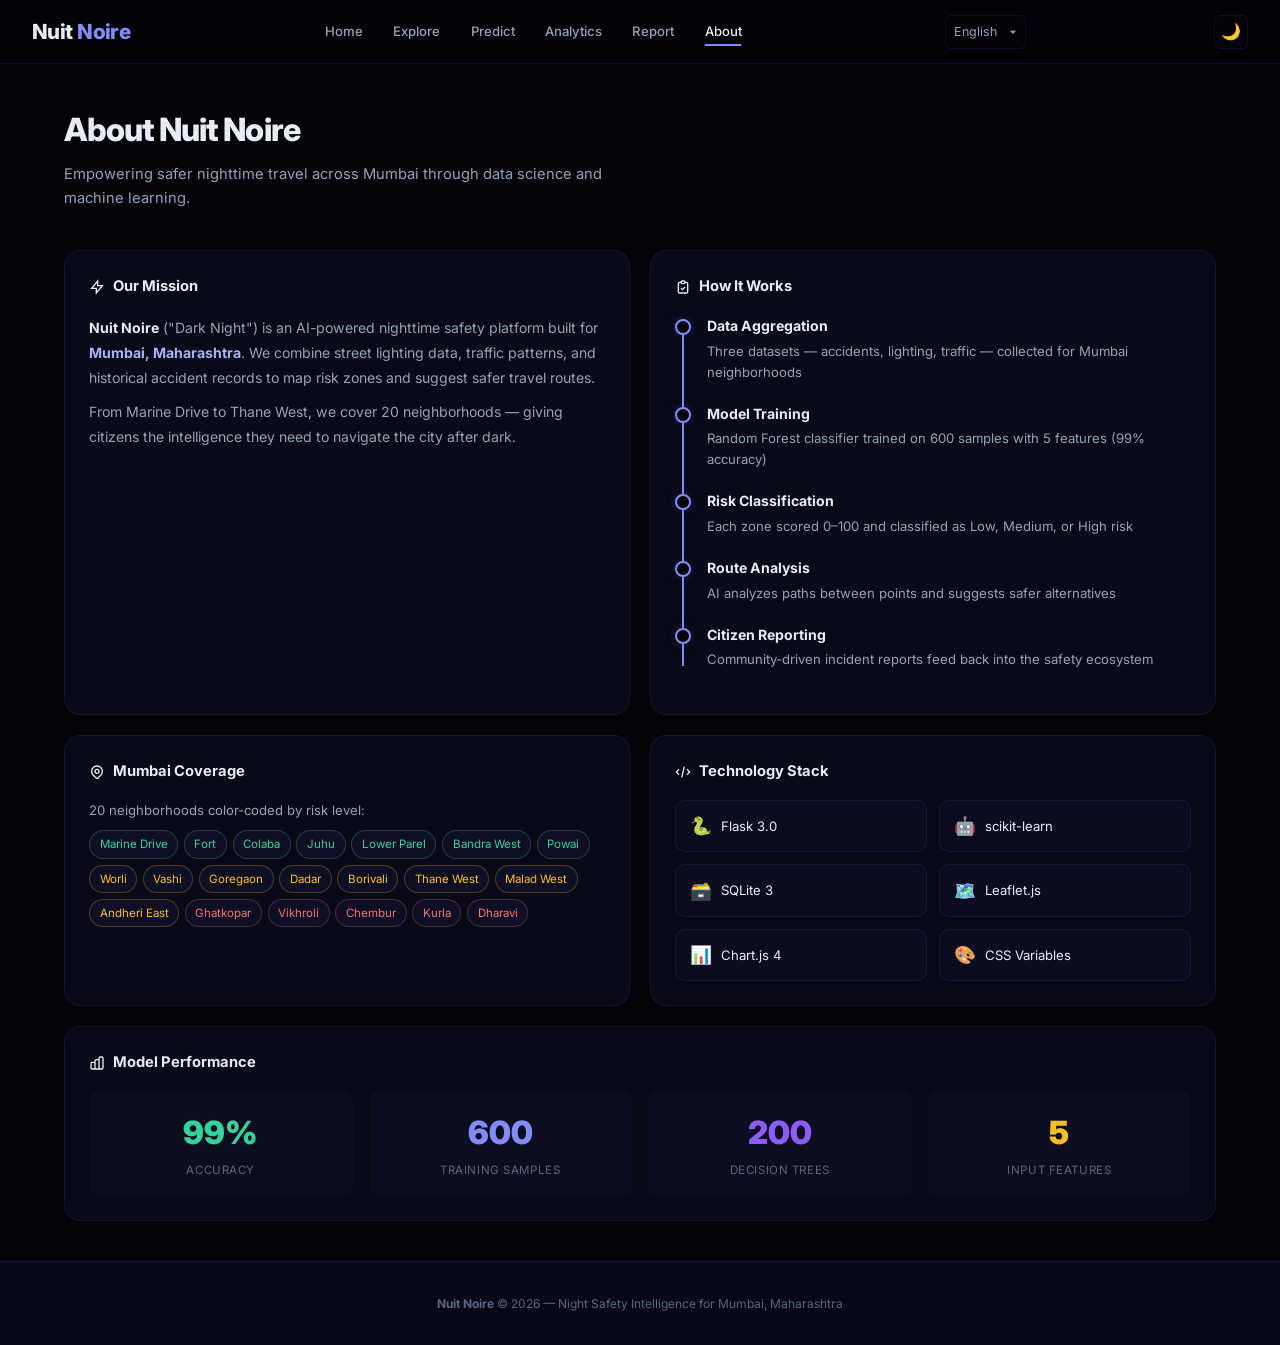
==== templates/about.html @ d21fbb01 "Nuit Noire — AI Night Safety Intelligence Platform for Mumbai" ====
<!DOCTYPE html>
<html lang="en">
<head>
  <meta charset="UTF-8">
  <meta name="viewport" content="width=device-width, initial-scale=1.0">
  <title>Nuit Noire — About</title>
  <link rel="stylesheet" href="/static/css/styles.css">
</head>
<body data-page="about">

  <!-- Navbar -->
  <nav class="navbar">
    <a href="/" class="navbar-brand">Nuit<span>Noire</span></a>
    <button class="hamburger" aria-label="Menu">
      <span></span><span></span><span></span>
    </button>
    <ul class="nav-links">
      <li><a href="/">Home</a></li>
      <li><a href="/explore">Explore</a></li>
      <li><a href="/predict">Predict</a></li>
      <li><a href="/analytics">Analytics</a></li>
      <li><a href="/report">Report</a></li>
      <li><a href="/about" class="active">About</a></li>
    </ul>
    <button class="theme-toggle" id="theme-toggle" aria-label="Toggle theme">🌙</button>
  </nav>

  <div class="page">
    <div class="container">
      <div class="section-header">
        <h1>About Nuit Noire</h1>
        <p>Empowering safer nighttime travel across Mumbai through data science and machine learning.</p>
      </div>

      <div class="about-grid">

        <!-- Mission -->
        <div class="card reveal">
          <div class="card-title">
            <svg width="16" height="16" fill="none" stroke="currentColor" stroke-width="2" viewBox="0 0 24 24"><path d="M13 10V3L4 14h7v7l9-11h-7z"/></svg>
            Our Mission
          </div>
          <p style="font-size:0.88rem;color:var(--text-muted);line-height:1.8">
            <strong style="color:var(--text)">Nuit Noire</strong> ("Dark Night") is an AI-powered
            nighttime safety platform built for <strong style="color:var(--accent-bright)">Mumbai, Maharashtra</strong>.
            We combine street lighting data, traffic patterns, and historical accident records
            to map risk zones and suggest safer travel routes.
          </p>
          <p style="font-size:0.88rem;color:var(--text-muted);line-height:1.8;margin-top:0.5rem">
            From Marine Drive to Thane West, we cover 20 neighborhoods — giving citizens
            the intelligence they need to navigate the city after dark.
          </p>
        </div>

        <!-- How It Works — Timeline -->
        <div class="card reveal">
          <div class="card-title">
            <svg width="16" height="16" fill="none" stroke="currentColor" stroke-width="2" viewBox="0 0 24 24"><path d="M9 5H7a2 2 0 00-2 2v12a2 2 0 002 2h10a2 2 0 002-2V7a2 2 0 00-2-2h-2M9 5a2 2 0 002 2h2a2 2 0 002-2M9 5a2 2 0 012-2h2a2 2 0 012 2m-6 9l2 2 4-4"/></svg>
            How It Works
          </div>
          <div class="timeline">
            <div class="timeline-item">
              <h4>Data Aggregation</h4>
              <p>Three datasets — accidents, lighting, traffic — collected for Mumbai neighborhoods</p>
            </div>
            <div class="timeline-item">
              <h4>Model Training</h4>
              <p>Random Forest classifier trained on 600 samples with 5 features (99% accuracy)</p>
            </div>
            <div class="timeline-item">
              <h4>Risk Classification</h4>
              <p>Each zone scored 0–100 and classified as Low, Medium, or High risk</p>
            </div>
            <div class="timeline-item">
              <h4>Route Analysis</h4>
              <p>AI analyzes paths between points and suggests safer alternatives</p>
            </div>
            <div class="timeline-item">
              <h4>Citizen Reporting</h4>
              <p>Community-driven incident reports feed back into the safety ecosystem</p>
            </div>
          </div>
        </div>

        <!-- Coverage -->
        <div class="card reveal">
          <div class="card-title">
            <svg width="16" height="16" fill="none" stroke="currentColor" stroke-width="2" viewBox="0 0 24 24"><path d="M17.657 16.657L13.414 20.9a1.998 1.998 0 01-2.827 0l-4.244-4.243a8 8 0 1111.314 0z"/><path d="M15 11a3 3 0 11-6 0 3 3 0 016 0z"/></svg>
            Mumbai Coverage
          </div>
          <p style="font-size:0.82rem;color:var(--text-muted);margin-bottom:0.6rem">20 neighborhoods color-coded by risk level:</p>
          <div class="zone-cloud">
            <span class="zone-tag risk-low">Marine Drive</span>
            <span class="zone-tag risk-low">Fort</span>
            <span class="zone-tag risk-low">Colaba</span>
            <span class="zone-tag risk-low">Juhu</span>
            <span class="zone-tag risk-low">Lower Parel</span>
            <span class="zone-tag risk-low">Bandra West</span>
            <span class="zone-tag risk-low">Powai</span>
            <span class="zone-tag risk-medium">Worli</span>
            <span class="zone-tag risk-medium">Vashi</span>
            <span class="zone-tag risk-medium">Goregaon</span>
            <span class="zone-tag risk-medium">Dadar</span>
            <span class="zone-tag risk-medium">Borivali</span>
            <span class="zone-tag risk-medium">Thane West</span>
            <span class="zone-tag risk-medium">Malad West</span>
            <span class="zone-tag risk-medium">Andheri East</span>
            <span class="zone-tag risk-high">Ghatkopar</span>
            <span class="zone-tag risk-high">Vikhroli</span>
            <span class="zone-tag risk-high">Chembur</span>
            <span class="zone-tag risk-high">Kurla</span>
            <span class="zone-tag risk-high">Dharavi</span>
          </div>
        </div>

        <!-- Tech Stack -->
        <div class="card reveal">
          <div class="card-title">
            <svg width="16" height="16" fill="none" stroke="currentColor" stroke-width="2" viewBox="0 0 24 24"><path d="M10 20l4-16m4 4l4 4-4 4M6 16l-4-4 4-4"/></svg>
            Technology Stack
          </div>
          <div class="tech-grid">
            <div class="tech-item"><span class="tech-icon">🐍</span> Flask 3.0</div>
            <div class="tech-item"><span class="tech-icon">🤖</span> scikit-learn</div>
            <div class="tech-item"><span class="tech-icon">🗃️</span> SQLite 3</div>
            <div class="tech-item"><span class="tech-icon">🗺️</span> Leaflet.js</div>
            <div class="tech-item"><span class="tech-icon">📊</span> Chart.js 4</div>
            <div class="tech-item"><span class="tech-icon">🎨</span> CSS Variables</div>
          </div>
        </div>

        <!-- Model Performance — Full Width -->
        <div class="card reveal full-width">
          <div class="card-title">
            <svg width="16" height="16" fill="none" stroke="currentColor" stroke-width="2" viewBox="0 0 24 24"><path d="M9 19v-6a2 2 0 00-2-2H5a2 2 0 00-2 2v6a2 2 0 002 2h2a2 2 0 002-2zm0 0V9a2 2 0 012-2h2a2 2 0 012 2v10m-6 0a2 2 0 002 2h2a2 2 0 002-2m0 0V5a2 2 0 012-2h2a2 2 0 012 2v14a2 2 0 01-2 2h-2a2 2 0 01-2-2z"/></svg>
            Model Performance
          </div>
          <div style="display:grid;grid-template-columns:repeat(auto-fit,minmax(180px,1fr));gap:1rem">
            <div style="text-align:center;padding:1rem;background:rgba(99,102,241,0.04);border-radius:var(--radius-sm)">
              <div style="font-size:2rem;font-weight:900;color:var(--success)">99%</div>
              <div style="font-size:0.72rem;color:var(--text-dim);text-transform:uppercase;letter-spacing:0.05em;margin-top:0.2rem">Accuracy</div>
            </div>
            <div style="text-align:center;padding:1rem;background:rgba(99,102,241,0.04);border-radius:var(--radius-sm)">
              <div style="font-size:2rem;font-weight:900;color:var(--accent)">600</div>
              <div style="font-size:0.72rem;color:var(--text-dim);text-transform:uppercase;letter-spacing:0.05em;margin-top:0.2rem">Training Samples</div>
            </div>
            <div style="text-align:center;padding:1rem;background:rgba(99,102,241,0.04);border-radius:var(--radius-sm)">
              <div style="font-size:2rem;font-weight:900;color:var(--violet)">200</div>
              <div style="font-size:0.72rem;color:var(--text-dim);text-transform:uppercase;letter-spacing:0.05em;margin-top:0.2rem">Decision Trees</div>
            </div>
            <div style="text-align:center;padding:1rem;background:rgba(99,102,241,0.04);border-radius:var(--radius-sm)">
              <div style="font-size:2rem;font-weight:900;color:var(--warning)">5</div>
              <div style="font-size:0.72rem;color:var(--text-dim);text-transform:uppercase;letter-spacing:0.05em;margin-top:0.2rem">Input Features</div>
            </div>
          </div>
        </div>

      </div>
    </div>
  </div>

  <footer class="footer">
    <strong>Nuit Noire</strong> &copy; 2026 — Night Safety Intelligence for Mumbai, Maharashtra
  </footer>
  <script src="/static/js/dashboard.js"></script>
</body>
</html>
---- static/css/styles.css ----
/* ══════════════════════════════════════════════════════════════════════════
   Nuit Noire — Award-Winning Design System
   Mumbai Night Safety Intelligence
   ══════════════════════════════════════════════════════════════════════════ */

@import url('https://fonts.googleapis.com/css2?family=Inter:wght@400;500;600;700;800;900&display=swap');

:root {
  --bg-primary: #030308;
  --bg-secondary: #08081a;
  --bg-card: rgba(12, 12, 28, 0.8);
  --bg-card-hover: rgba(16, 16, 38, 0.9);
  --bg-input: rgba(18, 18, 42, 0.7);
  --bg-glass: rgba(12, 12, 28, 0.6);

  --border: rgba(99, 102, 241, 0.12);
  --border-hover: rgba(99, 102, 241, 0.3);
  --border-focus: rgba(139, 92, 246, 0.5);

  --accent: #818cf8;
  --accent-bright: #a5b4fc;
  --accent-dim: #6366f1;
  --accent-glow: rgba(99, 102, 241, 0.25);
  --violet: #8b5cf6;
  --violet-glow: rgba(139, 92, 246, 0.2);

  --success: #34d399;
  --success-glow: rgba(52, 211, 153, 0.15);
  --warning: #fbbf24;
  --warning-glow: rgba(251, 191, 36, 0.15);
  --danger: #f87171;
  --danger-glow: rgba(248, 113, 113, 0.15);

  --text: #e8ecf4;
  --text-muted: #94a3b8;
  --text-dim: #5a6580;

  --radius: 16px;
  --radius-sm: 10px;
  --radius-xs: 6px;
  --ease: cubic-bezier(0.4, 0, 0.2, 1);
  --ease-spring: cubic-bezier(0.34, 1.56, 0.64, 1);
  --transition: 0.3s var(--ease);
}

/* ── Light Theme ───────────────────────────────────────────────────────── */

[data-theme="light"] {
  --bg-primary: #f5f6fa;
  --bg-secondary: #ebedf5;
  --bg-card: rgba(255, 255, 255, 0.9);
  --bg-card-hover: rgba(255, 255, 255, 1);
  --bg-input: rgba(240, 242, 248, 0.9);
  --bg-glass: rgba(255, 255, 255, 0.7);

  --border: rgba(99, 102, 241, 0.15);
  --border-hover: rgba(99, 102, 241, 0.35);
  --border-focus: rgba(139, 92, 246, 0.5);

  --accent: #6366f1;
  --accent-bright: #4f46e5;
  --accent-dim: #6366f1;
  --accent-glow: rgba(99, 102, 241, 0.2);
  --violet: #7c3aed;
  --violet-glow: rgba(139, 92, 246, 0.15);

  --success: #059669;
  --success-glow: rgba(5, 150, 105, 0.1);
  --warning: #d97706;
  --warning-glow: rgba(217, 119, 6, 0.1);
  --danger: #dc2626;
  --danger-glow: rgba(220, 38, 38, 0.1);

  --text: #1e293b;
  --text-muted: #475569;
  --text-dim: #94a3b8;
}

[data-theme="light"] body {
  -webkit-font-smoothing: auto;
}

[data-theme="light"] .navbar {
  background: rgba(245, 246, 250, 0.9);
  border-bottom-color: rgba(99, 102, 241, 0.1);
}
[data-theme="light"] .navbar.scrolled {
  background: rgba(245, 246, 250, 0.98);
  box-shadow: 0 2px 16px rgba(0, 0, 0, 0.06);
}

[data-theme="light"] .toast {
  background: #fff;
  box-shadow: 0 4px 20px rgba(0, 0, 0, 0.1);
}

[data-theme="light"] .hero-glow {
  background: rgba(99, 102, 241, 0.04);
}

[data-theme="light"] ::selection {
  background: rgba(99, 102, 241, 0.2);
  color: #1e293b;
}

[data-theme="light"] ::-webkit-scrollbar-thumb {
  background: rgba(99, 102, 241, 0.25);
}

[data-theme="light"] .nav-links.open {
  background: rgba(245, 246, 250, 0.98);
}

/* Theme toggle button */
.theme-toggle {
  display: flex; align-items: center; justify-content: center;
  width: 34px; height: 34px; border-radius: var(--radius-xs);
  background: transparent; border: 1px solid var(--border);
  color: var(--text-muted); cursor: pointer;
  font-size: 1rem; transition: all var(--transition);
  margin-left: 0.5rem; flex-shrink: 0;
}
.theme-toggle:hover {
  border-color: var(--border-hover);
  color: var(--text);
  background: rgba(99, 102, 241, 0.06);
}

/* Language selector */
.lang-select {
  display: flex; align-items: center;
  height: 34px; padding: 0 0.5rem;
  background: transparent; border: 1px solid var(--border);
  border-radius: var(--radius-xs);
  color: var(--text-muted); cursor: pointer;
  font-size: 0.78rem; font-family: inherit;
  transition: all var(--transition);
  margin-left: 0.5rem; flex-shrink: 0;
  outline: none; appearance: none;
  background-image: url("data:image/svg+xml,%3Csvg xmlns='http://www.w3.org/2000/svg' width='10' height='10' fill='%2394a3b8' viewBox='0 0 16 16'%3E%3Cpath d='M8 11L3 6h10l-5 5z'/%3E%3C/svg%3E");
  background-repeat: no-repeat; background-position: right 0.4rem center;
  padding-right: 1.5rem;
}
.lang-select:hover {
  border-color: var(--border-hover);
  color: var(--text);
}
.lang-select:focus {
  border-color: var(--border-focus);
  box-shadow: 0 0 0 2px rgba(139,92,246,0.1);
}
.lang-select option {
  background: var(--bg-card);
  color: var(--text);
}

*, *::before, *::after { box-sizing: border-box; margin: 0; padding: 0; }
html { scroll-behavior: smooth; }

body {
  font-family: 'Inter', system-ui, -apple-system, sans-serif;
  background: var(--bg-primary);
  color: var(--text);
  line-height: 1.6;
  min-height: 100vh;
  -webkit-font-smoothing: antialiased;
  overflow-x: hidden;
}

a { color: var(--accent); text-decoration: none; transition: color var(--transition); }
a:hover { color: var(--accent-bright); }

::-webkit-scrollbar { width: 6px; }
::-webkit-scrollbar-track { background: transparent; }
::-webkit-scrollbar-thumb { background: rgba(99, 102, 241, 0.3); border-radius: 3px; }
::-webkit-scrollbar-thumb:hover { background: rgba(99, 102, 241, 0.5); }

::selection { background: rgba(99, 102, 241, 0.3); color: #fff; }

/* ── Navbar ────────────────────────────────────────────────────────────── */

.navbar {
  position: fixed; top: 0; left: 0; right: 0; z-index: 1000;
  display: flex; align-items: center; justify-content: space-between;
  padding: 0 2rem; height: 64px;
  background: rgba(3, 3, 8, 0.85);
  backdrop-filter: blur(20px) saturate(1.2);
  border-bottom: 1px solid var(--border);
  transition: all var(--transition);
}
.navbar.scrolled {
  background: rgba(3, 3, 8, 0.95);
  box-shadow: 0 4px 30px rgba(0, 0, 0, 0.3);
}
.navbar-brand {
  font-size: 1.3rem; font-weight: 800; color: var(--text);
  letter-spacing: -0.03em; display: flex; align-items: center; gap: 0.3rem;
}
.navbar-brand span { 
  color: var(--accent);
}

.nav-links { display: flex; gap: 0.1rem; list-style: none; }
.nav-links a {
  display: block; padding: 0.5rem 0.9rem; color: var(--text-muted);
  font-size: 0.82rem; font-weight: 500; border-radius: var(--radius-sm);
  transition: all var(--transition); position: relative;
}
.nav-links a::after {
  content: ''; position: absolute; bottom: 4px; left: 50%; width: 0; height: 2px;
  background: var(--accent);
  border-radius: 1px; transition: all 0.3s var(--ease); transform: translateX(-50%);
}
.nav-links a:hover, .nav-links a.active { color: var(--text); }
.nav-links a.active::after, .nav-links a:hover::after { width: calc(100% - 1.8rem); }

.hamburger {
  display: none; flex-direction: column; gap: 5px;
  cursor: pointer; background: none; border: none; padding: 6px; z-index: 1001;
}
.hamburger span {
  display: block; width: 20px; height: 2px; background: var(--text);
  border-radius: 1px; transition: all 0.3s var(--ease);
}
.hamburger.open span:nth-child(1) { transform: rotate(45deg) translate(5px, 5px); }
.hamburger.open span:nth-child(2) { opacity: 0; }
.hamburger.open span:nth-child(3) { transform: rotate(-45deg) translate(5px, -5px); }

/* ── Layout ────────────────────────────────────────────────────────────── */

.page { padding-top: 64px; min-height: 100vh; }
.container { max-width: 1200px; margin: 0 auto; padding: 2.5rem 1.5rem; }

.section-header { margin-bottom: 2.5rem; }
.section-header h1 {
  font-size: clamp(1.5rem, 3vw, 2rem); font-weight: 800; letter-spacing: -0.03em;
  color: var(--text);
}
.section-header p { color: var(--text-muted); margin-top: 0.5rem; max-width: 600px; font-size: 0.92rem; }

/* ── Cards ─────────────────────────────────────────────────────────────── */

.card {
  position: relative;
  background: var(--bg-card);
  border: 1px solid var(--border);
  border-radius: var(--radius);
  padding: 1.5rem;
  backdrop-filter: blur(12px);
  transition: all var(--transition);
  overflow: hidden;
}
.card::before {
  content: ''; position: absolute; top: 0; left: 0; right: 0; height: 1px;
  background: var(--border-hover);
  opacity: 0; transition: opacity var(--transition);
}
.card:hover {
  border-color: var(--border-hover);
  background: var(--bg-card-hover);
  transform: translateY(-2px);
  box-shadow: 0 8px 32px rgba(99, 102, 241, 0.06);
}
.card:hover::before { opacity: 1; }

.card-title {
  font-size: 0.92rem; font-weight: 700; margin-bottom: 1rem;
  display: flex; align-items: center; gap: 0.5rem;
}

/* ── Buttons ───────────────────────────────────────────────────────────── */

.btn {
  display: inline-flex; align-items: center; justify-content: center; gap: 0.5rem;
  padding: 0.65rem 1.4rem; font-size: 0.85rem; font-weight: 600;
  border-radius: var(--radius-sm); border: none; cursor: pointer;
  transition: all var(--transition); font-family: inherit;
  position: relative; overflow: hidden;
}
.btn::after {
  content: ''; position: absolute; inset: 0;
  background: rgba(255,255,255,0.05);
  opacity: 0; transition: opacity 0.3s;
}
.btn:hover::after { opacity: 1; }

.btn-primary {
  background: var(--accent-dim);
  color: #fff;
  box-shadow: 0 2px 12px var(--accent-glow);
}
.btn-primary:hover {
  box-shadow: 0 4px 24px var(--accent-glow);
  transform: translateY(-1px);
}

.btn-outline {
  background: transparent; color: var(--accent);
  border: 1px solid rgba(99,102,241,0.3);
}
.btn-outline:hover { background: rgba(99,102,241,0.08); border-color: var(--accent); }

.btn-ghost { background: transparent; color: var(--text-muted); padding: 0.4rem 0.7rem; }
.btn-ghost:hover { color: var(--text); background: rgba(255,255,255,0.03); }

.btn-sm { padding: 0.4rem 0.8rem; font-size: 0.78rem; }
.btn-block { width: 100%; }

.btn:disabled {
  opacity: 0.5; cursor: not-allowed; transform: none !important;
  box-shadow: none !important;
}

/* ── Forms ─────────────────────────────────────────────────────────────── */

.form-group { margin-bottom: 1.1rem; }
.form-label {
  display: block; font-size: 0.72rem; font-weight: 600; color: var(--text-muted);
  margin-bottom: 0.4rem; text-transform: uppercase; letter-spacing: 0.06em;
}
.form-control {
  width: 100%; padding: 0.6rem 0.85rem;
  background: var(--bg-input); border: 1px solid var(--border);
  border-radius: var(--radius-sm); color: var(--text);
  font-size: 0.875rem; font-family: inherit;
  transition: all var(--transition); outline: none;
}
.form-control:focus {
  border-color: var(--border-focus);
  box-shadow: 0 0 0 3px rgba(139,92,246,0.1);
  background: rgba(20, 20, 50, 0.8);
}
.form-control::placeholder { color: var(--text-dim); }

select.form-control {
  appearance: none;
  background-image: url("data:image/svg+xml,%3Csvg xmlns='http://www.w3.org/2000/svg' width='12' height='12' fill='%2394a3b8' viewBox='0 0 16 16'%3E%3Cpath d='M8 11L3 6h10l-5 5z'/%3E%3C/svg%3E");
  background-repeat: no-repeat; background-position: right 0.8rem center; padding-right: 2.5rem;
}
textarea.form-control { resize: vertical; min-height: 80px; }

.form-row { display: grid; grid-template-columns: 1fr 1fr; gap: 0.8rem; }

/* ── Range Sliders ─────────────────────────────────────────────────────── */

input[type="range"] {
  -webkit-appearance: none; appearance: none; width: 100%; height: 6px;
  background: var(--bg-input); border-radius: 3px;
  border: 1px solid var(--border); outline: none;
  margin: 0.4rem 0; cursor: pointer;
}
input[type="range"]::-webkit-slider-thumb {
  -webkit-appearance: none; width: 18px; height: 18px;
  background: var(--accent);
  border-radius: 50%; border: 2px solid var(--bg-primary);
  box-shadow: 0 0 8px var(--accent-glow);
  cursor: pointer; transition: all 0.15s;
}
input[type="range"]::-webkit-slider-thumb:hover {
  transform: scale(1.2);
  box-shadow: 0 0 16px var(--accent-glow);
}
input[type="range"]:active::-webkit-slider-thumb {
  transform: scale(0.95);
}

.range-row {
  display: flex; align-items: center; gap: 0.6rem;
}
.range-value {
  min-width: 2.8rem; text-align: center;
  font-weight: 700; color: var(--accent);
  font-size: 0.88rem; font-variant-numeric: tabular-nums;
}
.range-labels {
  display: flex; justify-content: space-between;
  font-size: 0.66rem; color: var(--text-dim); margin-top: 0.15rem;
}

/* ── Badges ────────────────────────────────────────────────────────────── */

.badge {
  display: inline-flex; align-items: center; gap: 0.3rem;
  padding: 0.22rem 0.7rem; font-size: 0.7rem;
  font-weight: 700; text-transform: uppercase; letter-spacing: 0.05em;
  border-radius: 100px;
}
.badge::before {
  content: ''; width: 6px; height: 6px; border-radius: 50%;
}
.badge-low     { background: var(--success-glow); color: var(--success); border: 1px solid rgba(52,211,153,0.25); }
.badge-low::before { background: var(--success); }
.badge-medium  { background: var(--warning-glow); color: var(--warning); border: 1px solid rgba(251,191,36,0.25); }
.badge-medium::before { background: var(--warning); }
.badge-high    { background: var(--danger-glow); color: var(--danger); border: 1px solid rgba(248,113,113,0.25); }
.badge-high::before { background: var(--danger); }

.badge-pending       { background: rgba(99,102,241,0.12); color: var(--accent); border: 1px solid rgba(99,102,241,0.25); }
.badge-pending::before { background: var(--accent); }
.badge-investigating { background: var(--warning-glow); color: var(--warning); border: 1px solid rgba(251,191,36,0.25); }
.badge-investigating::before { background: var(--warning); }
.badge-resolved      { background: var(--success-glow); color: var(--success); border: 1px solid rgba(52,211,153,0.25); }
.badge-resolved::before { background: var(--success); }

/* ── Tables ────────────────────────────────────────────────────────────── */

.table-wrapper { overflow-x: auto; margin-top: 1rem; }
table { width: 100%; border-collapse: collapse; font-size: 0.82rem; }
thead th {
  text-align: left; padding: 0.7rem 0.9rem; color: var(--text-dim);
  font-weight: 600; font-size: 0.7rem; text-transform: uppercase;
  letter-spacing: 0.06em; border-bottom: 1px solid var(--border);
}
tbody td { padding: 0.7rem 0.9rem; border-bottom: 1px solid rgba(99,102,241,0.05); }
tbody tr { transition: background var(--transition); }
tbody tr:hover { background: rgba(99,102,241,0.04); }

/* ── Map ───────────────────────────────────────────────────────────────── */

.map-container {
  width: 100%; height: 500px; border-radius: var(--radius);
  overflow: hidden; border: 1px solid var(--border);
}
.map-full { height: 100%; border-radius: 0; border: none; }

/* ── Toast System ──────────────────────────────────────────────────────── */

.toast-container {
  position: fixed; top: 80px; right: 1rem; z-index: 9999;
  display: flex; flex-direction: column; gap: 0.5rem; pointer-events: none;
}
.toast {
  pointer-events: auto;
  padding: 0.75rem 1rem; border-radius: var(--radius-sm);
  font-size: 0.82rem; font-weight: 500;
  background: var(--bg-card); border: 1px solid var(--border);
  backdrop-filter: blur(16px); box-shadow: 0 8px 32px rgba(0,0,0,0.4);
  display: flex; align-items: center; gap: 0.5rem;
  animation: toastIn 0.4s var(--ease-spring);
  max-width: 360px;
}
.toast.out { animation: toastOut 0.3s var(--ease) forwards; }
.toast-success { border-color: rgba(52,211,153,0.3); }
.toast-success .toast-icon { color: var(--success); }
.toast-error { border-color: rgba(248,113,113,0.3); }
.toast-error .toast-icon { color: var(--danger); }
.toast-info { border-color: rgba(99,102,241,0.3); }
.toast-info .toast-icon { color: var(--accent); }

/* ══════════════════════════════════════════════════════════════════════════
   HERO SECTION
   ══════════════════════════════════════════════════════════════════════════ */

.hero {
  position: relative; display: flex; flex-direction: column;
  align-items: center; justify-content: center; text-align: center;
  min-height: calc(100vh - 64px); padding: 3rem 1.5rem; overflow: hidden;
}

/* Animated grid background */
.hero-bg {
  position: absolute; inset: 0; overflow: hidden; pointer-events: none;
}
.hero-bg canvas { width: 100%; height: 100%; }

.hero-glow {
  position: absolute; top: -20%; left: 50%; transform: translateX(-50%);
  width: 800px; height: 800px;
  background: rgba(99,102,241,0.06);
  border-radius: 50%; filter: blur(120px);
  pointer-events: none; animation: heroGlow 8s ease-in-out infinite;
}

.hero-content { position: relative; z-index: 2; }

.hero h1 {
  font-size: clamp(2rem, 5vw, 3.5rem); font-weight: 900;
  letter-spacing: -0.04em; line-height: 1.1; max-width: 750px; margin-bottom: 1.25rem;
}
.hero h1 .accent-text {
  color: var(--accent-bright);
}
.hero .subtitle {
  color: var(--text-muted); font-size: 1.05rem; max-width: 480px; margin: 0 auto 2.5rem;
  line-height: 1.7;
}
.hero-actions { display: flex; gap: 0.75rem; flex-wrap: wrap; justify-content: center; }

/* ── Features Section ──────────────────────────────────────────────────── */

.features-section { padding: 5rem 1.5rem; background: var(--bg-secondary); position: relative; }
.features-section::before {
  content: ''; position: absolute; top: 0; left: 0; right: 0; height: 1px;
  background: var(--border);
}

.section-title {
  text-align: center; margin-bottom: 3rem;
}
.section-title h2 {
  font-size: clamp(1.3rem, 2.5vw, 1.7rem); font-weight: 800; letter-spacing: -0.02em;
}
.section-title p { color: var(--text-muted); margin-top: 0.4rem; font-size: 0.9rem; }

.features-grid {
  display: grid; grid-template-columns: repeat(auto-fit, minmax(260px, 1fr));
  gap: 1.25rem; max-width: 1200px; margin: 0 auto;
}
.feature-card {
  padding: 2rem 1.5rem; background: var(--bg-card); border: 1px solid var(--border);
  border-radius: var(--radius); text-align: left;
  transition: all 0.4s var(--ease); position: relative; overflow: hidden;
}
.feature-card::after {
  content: ''; position: absolute; inset: 0;
  background: rgba(99,102,241,0.04);
  opacity: 0; transition: opacity 0.4s;
}
.feature-card:hover {
  transform: translateY(-4px); border-color: var(--border-hover);
  box-shadow: 0 12px 40px rgba(99, 102, 241, 0.08);
}
.feature-card:hover::after { opacity: 1; }

.feature-icon {
  width: 44px; height: 44px; border-radius: 12px;
  background: rgba(99,102,241,0.1);
  display: flex; align-items: center; justify-content: center;
  font-size: 1.3rem; margin-bottom: 1rem;
  border: 1px solid rgba(99,102,241,0.15);
}
.feature-card h3 { font-size: 0.95rem; font-weight: 700; margin-bottom: 0.45rem; position: relative; z-index: 1; }
.feature-card p { font-size: 0.82rem; color: var(--text-muted); line-height: 1.6; position: relative; z-index: 1; }

/* ── Stats Section ─────────────────────────────────────────────────────── */

.stats-section {
  padding: 3.5rem 1.5rem; position: relative;
}
.stats-row {
  display: grid; grid-template-columns: repeat(4, 1fr);
  gap: 1.25rem; max-width: 900px; margin: 0 auto;
}
.stat-item {
  text-align: center; padding: 1.5rem; background: var(--bg-card);
  border: 1px solid var(--border); border-radius: var(--radius);
  transition: all var(--transition);
}
.stat-item:hover { border-color: var(--border-hover); transform: translateY(-2px); }
.stat-value {
  font-size: 2.25rem; font-weight: 900; line-height: 1;
  color: var(--accent);
}
.stat-label { font-size: 0.74rem; color: var(--text-dim); margin-top: 0.35rem; font-weight: 500; text-transform: uppercase; letter-spacing: 0.05em; }

/* ══════════════════════════════════════════════════════════════════════════
   EXPLORE PAGE
   ══════════════════════════════════════════════════════════════════════════ */

.explore-wrapper {
  height: calc(100vh - 64px); position: relative; overflow: hidden;
}
.explore-map { width: 100%; height: 100%; }

.explore-panel {
  position: absolute; top: 0.75rem; left: 0.75rem;
  width: 370px; max-height: calc(100vh - 64px - 1.5rem);
  overflow-y: auto; z-index: 900;
  display: flex; flex-direction: column; gap: 0.6rem;
}
.explore-panel .card {
  box-shadow: 0 8px 32px rgba(0,0,0,0.5);
  border: 1px solid rgba(99,102,241,0.15);
}
.explore-panel::-webkit-scrollbar { width: 3px; }
.explore-panel::-webkit-scrollbar-thumb { background: var(--accent-dim); border-radius: 2px; }

/* ── Collapsible Cards ─────────────────────────────────────────────────── */

.card-toggle {
  cursor: pointer; user-select: none;
  justify-content: flex-start;
}
.card-toggle:hover { color: var(--accent); }
.collapse-arrow {
  margin-left: auto; flex-shrink: 0;
  transition: transform 0.3s var(--ease);
  color: var(--text-dim);
}
.collapsible.collapsed .collapse-arrow {
  transform: rotate(-90deg);
}
.card-body {
  overflow-y: auto;
  max-height: 55vh;
  transition: max-height 0.35s var(--ease), opacity 0.25s var(--ease), margin 0.3s var(--ease);
  opacity: 1;
  -webkit-overflow-scrolling: touch;
}
.card-body::-webkit-scrollbar { width: 3px; }
.card-body::-webkit-scrollbar-thumb { background: var(--accent-dim); border-radius: 2px; }
.collapsible.collapsed .card-body {
  max-height: 0;
  opacity: 0;
  margin: 0;
  overflow: hidden;
}

/* Click instruction */
.map-instruction {
  position: absolute; top: 0.75rem; left: 50%; transform: translateX(-50%);
  z-index: 800; padding: 0.5rem 1rem;
  background: var(--bg-card); border: 1px solid var(--accent-dim);
  border-radius: 100px; font-size: 0.78rem; font-weight: 500;
  backdrop-filter: blur(12px); box-shadow: 0 4px 16px rgba(0,0,0,0.4);
  color: var(--accent-bright); display: flex; align-items: center; gap: 0.4rem;
  animation: float 3s ease-in-out infinite;
  pointer-events: none; white-space: nowrap;
}
.map-instruction .pulse-dot {
  width: 8px; height: 8px; border-radius: 50%; background: var(--accent);
  animation: pulseDot 1.5s ease-in-out infinite;
}

/* Route result */
.route-result { display: none; }
.route-result.visible { display: block; animation: slideUp 0.4s var(--ease-spring); }

.result-header {
  display: flex; align-items: center; gap: 0.75rem;
  padding-bottom: 0.75rem; margin-bottom: 0.75rem;
  border-bottom: 1px solid var(--border);
}
.result-score { font-size: 1.6rem; font-weight: 900; line-height: 1; }
.result-score.low { color: var(--success); }
.result-score.medium { color: var(--warning); }
.result-score.high { color: var(--danger); }

.reasons-list { list-style: none; margin-top: 0.5rem; }
.reasons-list li {
  padding: 0.35rem 0 0.35rem 1.5rem; position: relative;
  font-size: 0.8rem; color: var(--text-muted); line-height: 1.5;
}
.reasons-list li::before {
  content: ''; position: absolute; left: 0; top: 0.55rem;
  width: 8px; height: 8px; border-radius: 50%;
  background: var(--warning); opacity: 0.7;
}

.feature-tags { display: flex; flex-wrap: wrap; gap: 0.3rem; margin-top: 0.6rem; }
.feature-tag {
  font-size: 0.68rem; padding: 0.2rem 0.55rem;
  background: rgba(99,102,241,0.08); border: 1px solid rgba(99,102,241,0.12);
  border-radius: 100px; color: var(--text-muted);
}

.route-legend {
  display: flex; gap: 1rem; font-size: 0.72rem; color: var(--text-dim);
  margin-top: 0.6rem; padding-top: 0.5rem; border-top: 1px solid var(--border);
}
.route-legend span { display: flex; align-items: center; gap: 0.3rem; }
.legend-line { width: 18px; height: 3px; border-radius: 2px; }

/* Zone legend card */
.zone-legend-card {
  padding: 0.75rem 1rem !important;
}
.legend-grid {
  display: flex; flex-direction: column; gap: 0.25rem; margin-top: 0.3rem;
}
.legend-item { display: flex; align-items: center; gap: 0.5rem; font-size: 0.78rem; }
.legend-dot { width: 10px; height: 10px; border-radius: 50%; flex-shrink: 0; }

/* ══════════════════════════════════════════════════════════════════════════
   PREDICT PAGE
   ══════════════════════════════════════════════════════════════════════════ */

.predict-layout {
  display: grid; grid-template-columns: 400px 1fr;
  gap: 2rem; align-items: start;
}

.predict-result-card {
  display: flex; align-items: center; justify-content: center;
  min-height: 400px; position: relative;
}

/* Animated gauage */
.gauge-wrap {
  text-align: center; width: 100%;
  animation: fadeScale 0.4s var(--ease-spring);
}
.gauge-canvas-container {
  position: relative; width: 220px; height: 220px; margin: 0 auto 1.25rem;
}
.gauge-canvas-container canvas { width: 100%; height: 100%; }
.gauge-center {
  position: absolute; top: 50%; left: 50%; transform: translate(-50%, -50%);
  text-align: center;
}
.gauge-score {
  font-size: 2.5rem; font-weight: 900; line-height: 1;
  font-variant-numeric: tabular-nums;
}
.gauge-score.low { color: var(--success); }
.gauge-score.medium { color: var(--warning); }
.gauge-score.high { color: var(--danger); }
.gauge-label { font-size: 0.72rem; color: var(--text-dim); margin-top: 0.2rem; }

.predict-reasons-wrap {
  max-width: 300px; margin: 0 auto;
  text-align: left;
}
.predict-reasons-wrap .reasons-list li {
  animation: reasonReveal 0.3s var(--ease) both;
}

.feature-bars { margin-top: 1rem; display: flex; flex-direction: column; gap: 0.4rem; }
.feature-bar-item {
  display: flex; align-items: center; gap: 0.5rem; font-size: 0.72rem;
}
.feature-bar-label { width: 80px; color: var(--text-dim); text-align: right; flex-shrink: 0; }
.feature-bar-track {
  flex: 1; height: 4px; background: rgba(99,102,241,0.1);
  border-radius: 2px; overflow: hidden;
}
.feature-bar-fill {
  height: 100%; border-radius: 2px;
  background: var(--accent);
  transition: width 0.6s var(--ease);
}

.placeholder-content { text-align: center; color: var(--text-dim); }
.placeholder-content .placeholder-icon { font-size: 3rem; margin-bottom: 1rem; opacity: 0.3; }
.placeholder-content p { font-size: 0.88rem; }

/* ══════════════════════════════════════════════════════════════════════════
   ANALYTICS DASHBOARD
   ══════════════════════════════════════════════════════════════════════════ */

/* ── Dashboard Container ───────────────────────────────────────────────── */

.dash-container {
  max-width: 1600px; margin: 0 auto;
  padding: 1.25rem 1.25rem 2rem;
}

.dash-header {
  display: flex; align-items: flex-end; justify-content: space-between;
  margin-bottom: 1.25rem; flex-wrap: wrap; gap: 1rem;
}

.dash-title {
  font-size: 1.4rem; font-weight: 800; letter-spacing: -0.03em;
  color: var(--text);
}
.dash-subtitle {
  font-size: 0.78rem; color: var(--text-dim); margin-top: 0.2rem;
}

.dash-filters {
  display: flex; gap: 0.75rem; align-items: flex-end;
}
.dash-filter-group label {
  display: block; font-size: 0.62rem; font-weight: 600; text-transform: uppercase;
  letter-spacing: 0.06em; color: var(--text-dim); margin-bottom: 0.25rem;
}
.dash-filter-select {
  background: var(--bg-card); border: 1px solid var(--border);
  color: var(--text); font-size: 0.78rem; padding: 0.4rem 2rem 0.4rem 0.65rem;
  border-radius: var(--radius-xs); font-family: inherit; outline: none;
  appearance: none; cursor: pointer;
  background-image: url("data:image/svg+xml,%3Csvg xmlns='http://www.w3.org/2000/svg' width='10' height='10' fill='%2394a3b8' viewBox='0 0 16 16'%3E%3Cpath d='M8 11L3 6h10l-5 5z'/%3E%3C/svg%3E");
  background-repeat: no-repeat; background-position: right 0.6rem center;
  transition: all var(--transition);
}
.dash-filter-select:focus {
  border-color: var(--border-focus);
  box-shadow: 0 0 0 2px rgba(139,92,246,0.1);
}

/* ── KPI Row ───────────────────────────────────────────────────────────── */

.kpi-row {
  display: grid;
  grid-template-columns: repeat(6, 1fr);
  gap: 0.75rem;
  margin-bottom: 1.25rem;
}

.kpi-card {
  background: var(--bg-card);
  border: 1px solid var(--border);
  border-radius: var(--radius-sm);
  padding: 0.85rem 0.9rem 0.65rem;
  position: relative; overflow: hidden;
  animation: slideUp 0.4s var(--ease) both;
  transition: all var(--transition);
}
.kpi-card:hover {
  border-color: var(--border-hover);
  transform: translateY(-2px);
  box-shadow: 0 6px 24px rgba(0,0,0,0.2);
}
.kpi-card::before {
  content: ''; position: absolute; top: 0; left: 0; right: 0; height: 2px;
}
.kpi-accent::before  { background: var(--accent); }
.kpi-danger::before  { background: #ef4444; }
.kpi-warning::before { background: #f59e0b; }
.kpi-success::before { background: #10b981; }

.kpi-top {
  display: flex; align-items: center; justify-content: space-between;
  margin-bottom: 0.4rem;
}
.kpi-icon { font-size: 1rem; }
.kpi-change {
  font-size: 0.6rem; font-weight: 600; letter-spacing: 0.03em;
  padding: 0.12rem 0.4rem; border-radius: 100px;
}
.kpi-change.up          { background: rgba(52,211,153,0.12); color: var(--success); }
.kpi-change.down-good   { background: rgba(52,211,153,0.12); color: var(--success); }
.kpi-change.down-bad    { background: rgba(248,113,113,0.12); color: var(--danger); }
.kpi-change.neutral     { background: rgba(99,102,241,0.1); color: var(--text-dim); }

.kpi-value {
  font-size: 1.15rem; font-weight: 800; line-height: 1.1;
  margin-bottom: 0.15rem; color: var(--text);
  white-space: nowrap; overflow: hidden; text-overflow: ellipsis;
}
.kpi-label {
  font-size: 0.62rem; color: var(--text-dim); text-transform: uppercase;
  letter-spacing: 0.05em; font-weight: 600;
}
.kpi-spark {
  display: block; width: 100%; height: 32px; margin-top: 0.4rem;
}

/* ── Dashboard 3-Column Grid ───────────────────────────────────────────── */

.dash-grid {
  display: grid;
  grid-template-columns: 250px 1fr 280px;
  gap: 0.75rem;
  align-items: start;
}

.dash-col-left, .dash-col-center, .dash-col-right {
  display: flex; flex-direction: column; gap: 0.75rem;
}

/* ── Dashboard Cards ───────────────────────────────────────────────────── */

.dash-card {
  background: var(--bg-card);
  border: 1px solid var(--border);
  border-radius: var(--radius-sm);
  padding: 1rem;
  transition: all var(--transition);
  position: relative; overflow: hidden;
}
.dash-card:hover {
  border-color: var(--border-hover);
}

.dash-card-header {
  display: flex; align-items: center; justify-content: space-between;
  margin-bottom: 0.75rem;
}
.dash-card-header h3 {
  font-size: 0.78rem; font-weight: 700; color: var(--text);
}

.dash-card-badge {
  font-size: 0.58rem; font-weight: 600; text-transform: uppercase;
  letter-spacing: 0.04em; padding: 0.15rem 0.45rem;
  border-radius: 100px; background: rgba(99,102,241,0.1);
  color: var(--accent); border: 1px solid rgba(99,102,241,0.2);
}
.dash-card-badge.badge-danger {
  background: rgba(248,113,113,0.1); color: var(--danger);
  border-color: rgba(248,113,113,0.2);
}

/* ── Donut Chart Styling ───────────────────────────────────────────────── */

.donut-wrap {
  position: relative; width: 180px; height: 180px;
  margin: 0 auto 0.75rem;
}
.donut-wrap canvas { width: 100% !important; height: 100% !important; }

.donut-center {
  position: absolute; top: 50%; left: 50%; transform: translate(-50%, -50%);
  text-align: center; pointer-events: none;
}
.donut-value {
  display: block; font-size: 1.4rem; font-weight: 800; color: var(--text);
  line-height: 1;
}
.donut-label {
  display: block; font-size: 0.62rem; color: var(--text-dim);
  text-transform: uppercase; letter-spacing: 0.05em; margin-top: 0.1rem;
}

.donut-legend {
  display: flex; flex-direction: column; gap: 0.3rem;
}
.donut-legend-item {
  display: flex; align-items: center; gap: 0.4rem;
  font-size: 0.72rem;
}
.donut-legend-dot {
  width: 8px; height: 8px; border-radius: 50%; flex-shrink: 0;
}
.donut-legend-label {
  flex: 1; color: var(--text-muted);
}
.donut-legend-value {
  font-weight: 700; color: var(--text);
  font-variant-numeric: tabular-nums;
}

/* ── Chart Containers ──────────────────────────────────────────────────── */

.chart-container-lg {
  position: relative; height: 240px;
}
.chart-container-lg canvas { width: 100% !important; height: 100% !important; }

.chart-container-sm {
  position: relative; height: 180px;
}
.chart-container-sm canvas { width: 100% !important; height: 100% !important; }

.dash-chart-row {
  display: grid; grid-template-columns: 1fr 1fr; gap: 0.75rem;
}

/* ── Mini Map ──────────────────────────────────────────────────────────── */

.dash-card-map { padding-bottom: 0.5rem; }
.dash-mini-map {
  width: 100%; height: 200px;
  border-radius: var(--radius-xs);
  overflow: hidden; border: 1px solid var(--border);
}
.map-legend-row {
  display: flex; justify-content: center; gap: 0.8rem;
  margin-top: 0.5rem; font-size: 0.66rem; color: var(--text-dim);
}
.map-legend-row span { display: flex; align-items: center; gap: 0.3rem; }
.legend-dot-sm { width: 7px; height: 7px; border-radius: 50%; }

/* ── Zone Rankings (compact) ───────────────────────────────────────────── */

.zone-rank-list {
  display: flex; flex-direction: column; gap: 0.35rem;
  max-height: 360px; overflow-y: auto;
}
.zone-rank-list::-webkit-scrollbar { width: 3px; }
.zone-rank-list::-webkit-scrollbar-thumb { background: var(--accent-dim); border-radius: 2px; }

.zone-rank-row {
  display: flex; align-items: center; gap: 0.4rem;
  padding: 0.3rem 0; font-size: 0.74rem;
}
.zone-rank-num {
  width: 18px; text-align: right; color: var(--text-dim);
  font-weight: 600; font-variant-numeric: tabular-nums; font-size: 0.68rem;
}
.zone-rank-dot {
  width: 6px; height: 6px; border-radius: 50%; flex-shrink: 0;
}
.zone-rank-name {
  flex: 1; font-weight: 500; white-space: nowrap;
  overflow: hidden; text-overflow: ellipsis;
}
.zone-rank-bar-track {
  width: 50px; height: 4px; background: rgba(99,102,241,0.08);
  border-radius: 2px; overflow: hidden; flex-shrink: 0;
}
.zone-rank-bar-fill { height: 100%; border-radius: 2px; }
.zone-rank-bar-fill.low { background: var(--success); }
.zone-rank-bar-fill.medium { background: var(--warning); }
.zone-rank-bar-fill.high { background: var(--danger); }
.zone-rank-score {
  width: 24px; text-align: right; font-weight: 700;
  font-variant-numeric: tabular-nums; font-size: 0.72rem;
}

/* ══════════════════════════════════════════════════════════════════════════
   REPORT PAGE
   ══════════════════════════════════════════════════════════════════════════ */

.report-layout {
  display: grid; grid-template-columns: 1fr 1fr; gap: 1.5rem; align-items: start;
}

.success-state {
  text-align: center; padding: 2rem; display: none;
}
.success-state.visible { display: block; animation: fadeScale 0.5s var(--ease-spring); }
.success-check {
  width: 56px; height: 56px; margin: 0 auto 1rem;
  background: var(--success-glow); border: 2px solid var(--success);
  border-radius: 50%; display: flex; align-items: center; justify-content: center;
  font-size: 1.5rem;
}

.admin-section {
  border-top: 1px solid var(--border); padding-top: 1rem; margin-top: 1rem;
}

.stat-cards {
  display: grid; grid-template-columns: repeat(2, 1fr);
  gap: 0.6rem; margin-bottom: 1rem;
}
.stat-card {
  background: rgba(99,102,241,0.04); border: 1px solid var(--border);
  border-radius: var(--radius-sm); padding: 0.85rem; text-align: center;
}
.stat-card .num { font-size: 1.5rem; font-weight: 800; }
.stat-card .label { font-size: 0.68rem; color: var(--text-dim); margin-top: 0.1rem; text-transform: uppercase; letter-spacing: 0.04em; }
.stat-card.accent .num { color: var(--accent); }
.stat-card.danger .num { color: var(--danger); }
.stat-card.warning .num { color: var(--warning); }
.stat-card.success .num { color: var(--success); }

/* ══════════════════════════════════════════════════════════════════════════
   ABOUT PAGE
   ══════════════════════════════════════════════════════════════════════════ */

.about-grid {
  display: grid; grid-template-columns: repeat(2, 1fr); gap: 1.25rem;
}
.about-grid .card.full-width { grid-column: 1 / -1; }

.timeline {
  position: relative; padding-left: 2rem;
}
.timeline::before {
  content: ''; position: absolute; left: 7px; top: 4px; bottom: 4px;
  width: 2px; background: var(--accent);
}
.timeline-item {
  position: relative; margin-bottom: 1.25rem;
}
.timeline-item::before {
  content: ''; position: absolute; left: -2rem; top: 4px;
  width: 16px; height: 16px; border-radius: 50%;
  background: var(--bg-primary); border: 2px solid var(--accent);
  box-shadow: 0 0 8px var(--accent-glow);
}
.timeline-item h4 { font-size: 0.88rem; font-weight: 700; margin-bottom: 0.2rem; }
.timeline-item p { font-size: 0.82rem; color: var(--text-muted); line-height: 1.6; }

.tech-grid {
  display: grid; grid-template-columns: repeat(auto-fit, minmax(180px, 1fr));
  gap: 0.75rem; margin-top: 0.5rem;
}
.tech-item {
  display: flex; align-items: center; gap: 0.6rem;
  padding: 0.7rem 0.85rem; background: rgba(99,102,241,0.04);
  border: 1px solid var(--border); border-radius: var(--radius-sm);
  font-size: 0.82rem; transition: all var(--transition);
}
.tech-item:hover { border-color: var(--border-hover); background: rgba(99,102,241,0.06); }
.tech-icon { font-size: 1.1rem; }

.zone-cloud {
  display: flex; flex-wrap: wrap; gap: 0.35rem; margin-top: 0.5rem;
}
.zone-tag {
  font-size: 0.72rem; padding: 0.25rem 0.6rem;
  background: rgba(99,102,241,0.06); border: 1px solid var(--border);
  border-radius: 100px; color: var(--text-muted);
  transition: all var(--transition);
}
.zone-tag:hover { border-color: var(--accent); color: var(--accent); }
.zone-tag.risk-high { border-color: rgba(248,113,113,0.25); color: var(--danger); }
.zone-tag.risk-medium { border-color: rgba(251,191,36,0.25); color: var(--warning); }
.zone-tag.risk-low { border-color: rgba(52,211,153,0.25); color: var(--success); }

/* ── Footer ────────────────────────────────────────────────────────────── */

.footer {
  padding: 2rem; text-align: center; font-size: 0.75rem;
  color: var(--text-dim); border-top: 1px solid var(--border);
  background: var(--bg-secondary);
}
.footer a { color: var(--accent); }

/* ══════════════════════════════════════════════════════════════════════════
   ROUTE RESULT — Risk Assessment + Suggestion Cards
   ══════════════════════════════════════════════════════════════════════════ */

.route-result { display: none; }
.route-result.visible { display: block; animation: slideUp 0.4s var(--ease-spring); }

.route-risk-header {
  display: flex; align-items: center; gap: 1rem;
  padding: 1rem; border-radius: var(--radius-sm);
  margin-bottom: 0.75rem;
  border: 1px solid var(--border);
}
.route-risk-header.low    { background: rgba(52,211,153,0.06); border-color: rgba(52,211,153,0.2); }
.route-risk-header.medium { background: rgba(251,191,36,0.06); border-color: rgba(251,191,36,0.2); }
.route-risk-header.high   { background: rgba(248,113,113,0.06); border-color: rgba(248,113,113,0.2); }

.route-risk-score {
  font-size: 1.8rem; font-weight: 800; line-height: 1;
}
.route-risk-header.low .route-risk-score    { color: var(--success); }
.route-risk-header.medium .route-risk-score { color: var(--warning); }
.route-risk-header.high .route-risk-score   { color: var(--danger); }

.route-risk-info { display: flex; flex-direction: column; gap: 0.25rem; }
.route-risk-subtitle { font-size: 0.75rem; color: var(--text-dim); }

.route-reasons {
  display: flex; flex-direction: column; gap: 0.3rem;
  margin-bottom: 0.75rem; padding: 0 0.25rem;
}
.route-reason-item {
  font-size: 0.78rem; color: var(--text-muted); padding: 0.3rem 0;
  border-bottom: 1px solid rgba(99,102,241,0.04);
}
.route-reason-item:last-child { border: none; }

.route-features {
  display: flex; flex-wrap: wrap; gap: 0.4rem;
  margin-bottom: 1rem;
}

/* ── Safe Route Banner ─────────────────────────────────────────────────── */

.route-safe-banner {
  display: flex; align-items: center; gap: 0.75rem;
  padding: 1rem; border-radius: var(--radius-sm);
  background: rgba(52,211,153,0.06);
  border: 1px solid rgba(52,211,153,0.2);
  margin-top: 0.5rem;
}
.safe-icon { font-size: 1.4rem; }

/* ── Suggestions Grid ──────────────────────────────────────────────────── */

.suggestions-header {
  display: flex; align-items: center; gap: 0.5rem;
  font-size: 0.85rem; font-weight: 700; color: var(--accent-bright);
  margin: 1rem 0 0.75rem; padding-top: 0.75rem;
  border-top: 1px solid var(--border);
  text-transform: uppercase; letter-spacing: 0.04em;
}

.suggestions-grid {
  display: flex; flex-direction: column; gap: 0.6rem;
}

.suggestion-card {
  background: var(--bg-card);
  border: 1px solid var(--border);
  border-radius: var(--radius-sm);
  padding: 0.85rem;
  transition: all var(--transition);
  animation: slideUp 0.4s var(--ease-spring) both;
}
.suggestion-card:hover {
  border-color: var(--border-hover);
  background: var(--bg-card-hover);
  transform: translateY(-1px);
}

.suggestion-header {
  display: flex; align-items: center; gap: 0.5rem;
  margin-bottom: 0.5rem;
}
.suggestion-icon { font-size: 1.2rem; }
.suggestion-title { font-weight: 600; font-size: 0.85rem; flex: 1; }

.suggestion-safety {
  font-size: 0.62rem; font-weight: 600; text-transform: uppercase;
  letter-spacing: 0.05em; padding: 0.2rem 0.5rem;
  border-radius: 20px;
}
.safety-high   { background: rgba(52,211,153,0.1); color: var(--success); border: 1px solid rgba(52,211,153,0.25); }
.safety-medium { background: rgba(251,191,36,0.1); color: var(--warning); border: 1px solid rgba(251,191,36,0.25); }
.safety-low    { background: rgba(248,113,113,0.1); color: var(--danger); border: 1px solid rgba(248,113,113,0.25); }

.suggestion-body {
  font-size: 0.78rem; color: var(--text-muted); line-height: 1.5;
  margin-bottom: 0.5rem;
}

/* ── Transit Steps ─────────────────────────────────────────────────────── */

.suggestion-steps {
  display: flex; flex-direction: column; gap: 0.35rem;
  margin: 0.5rem 0; padding: 0.5rem;
  background: rgba(99,102,241,0.03);
  border-radius: var(--radius-xs);
  border-left: 2px solid var(--accent-dim);
}

.step-item {
  display: flex; align-items: flex-start; gap: 0.5rem;
  padding: 0.35rem 0;
}
.step-icon { font-size: 0.9rem; margin-top: 0.1rem; }
.step-detail { flex: 1; }
.step-detail strong {
  font-size: 0.76rem; font-weight: 600; display: block;
}
.step-meta {
  font-size: 0.7rem; color: var(--text-dim);
}
.step-warning {
  font-size: 0.68rem; color: var(--danger); display: block;
  margin-top: 0.15rem; font-style: italic;
}
.step-risk {
  width: 8px; height: 8px; border-radius: 50%; margin-top: 0.3rem; flex-shrink: 0;
}
.step-risk.risk-low    { background: var(--success); box-shadow: 0 0 6px var(--success-glow); }
.step-risk.risk-medium { background: var(--warning); box-shadow: 0 0 6px var(--warning-glow); }
.step-risk.risk-high   { background: var(--danger); box-shadow: 0 0 6px var(--danger-glow); }

/* ── Suggestion Footer ─────────────────────────────────────────────────── */

.suggestion-footer {
  display: flex; align-items: center; gap: 0.75rem;
  margin-top: 0.5rem; padding-top: 0.4rem;
  border-top: 1px solid rgba(99,102,241,0.06);
}
.suggestion-cost {
  font-weight: 700; font-size: 0.9rem; color: var(--accent-bright);
}
.suggestion-time, .suggestion-distance {
  font-size: 0.72rem; color: var(--text-dim);
}

/* ── Zone Picker Dropdown Styles ───────────────────────────────────────── */

#start-zone, #dest-zone, #p-zone {
  appearance: auto;
  cursor: pointer;
}

/* ── Gauge Zone Name ───────────────────────────────────────────────────── */

.gauge-zone-name {
  font-size: 0.9rem; font-weight: 600; color: var(--accent-bright);
  text-align: center; margin-bottom: 0.75rem;
}

/* ── Advanced Toggle ───────────────────────────────────────────────────── */

.advanced-toggle {
  margin-top: 1rem; padding-top: 0.75rem;
  border-top: 1px solid var(--border);
}
.advanced-toggle summary {
  font-size: 0.78rem; font-weight: 600;
  list-style: none;
}
.advanced-toggle summary::-webkit-details-marker { display: none; }
.advanced-toggle summary::before {
  content: '▸ '; transition: transform 0.2s;
}
.advanced-toggle[open] summary::before { content: '▾ '; }

/* ── Btn Spinner ───────────────────────────────────────────────────────── */

.btn-spinner {
  display: inline-block; width: 14px; height: 14px;
  border: 2px solid rgba(255,255,255,0.2); border-top-color: #fff;
  border-radius: 50%; animation: spin 0.6s linear infinite;
}

/* ── Alerts ────────────────────────────────────────────────────────────── */

.alert {
  padding: 0.75rem 1rem; border-radius: var(--radius-sm);
  font-size: 0.82rem; margin-bottom: 0.75rem;
  display: none; align-items: center; gap: 0.5rem;
}
.alert.visible { display: flex; animation: slideUp 0.3s var(--ease-spring); }
.alert-success { background: rgba(52,211,153,0.08); border: 1px solid rgba(52,211,153,0.2); color: var(--success); }
.alert-error   { background: rgba(248,113,113,0.08); border: 1px solid rgba(248,113,113,0.2); color: var(--danger); }

/* ── Scroll Reveal ─────────────────────────────────────────────────────── */

.reveal {
  opacity: 0; transform: translateY(20px);
  transition: opacity 0.6s var(--ease), transform 0.6s var(--ease);
}
.reveal.visible {
  opacity: 1; transform: translateY(0);
}

/* ── Animations ────────────────────────────────────────────────────────── */

@keyframes heroGlow {
  0%, 100% { opacity: 0.5; transform: translateX(-50%) scale(1); }
  50% { opacity: 1; transform: translateX(-50%) scale(1.15); }
}
@keyframes spin { to { transform: rotate(360deg); } }
@keyframes float {
  0%, 100% { transform: translateX(-50%) translateY(0); }
  50% { transform: translateX(-50%) translateY(-4px); }
}
@keyframes pulseDot {
  0%, 100% { opacity: 1; transform: scale(1); }
  50% { opacity: 0.5; transform: scale(0.7); }
}
@keyframes slideUp {
  from { opacity: 0; transform: translateY(12px); }
  to { opacity: 1; transform: translateY(0); }
}
@keyframes fadeScale {
  from { opacity: 0; transform: scale(0.95); }
  to { opacity: 1; transform: scale(1); }
}
@keyframes toastIn {
  from { opacity: 0; transform: translateX(30px); }
  to { opacity: 1; transform: translateX(0); }
}
@keyframes toastOut {
  from { opacity: 1; transform: translateX(0); }
  to { opacity: 0; transform: translateX(30px); }
}
@keyframes reasonReveal {
  from { opacity: 0; transform: translateX(-8px); }
  to { opacity: 1; transform: translateX(0); }
}
@keyframes drawLine {
  to { stroke-dashoffset: 0; }
}

/* ── Responsive ────────────────────────────────────────────────────────── */

/* — Tablet (≤1024px) — */
@media (max-width: 1024px) {
  .dash-grid { grid-template-columns: 1fr 1fr; }
  .dash-col-right { grid-column: 1 / -1; }
  .kpi-row { grid-template-columns: repeat(3, 1fr); }
  .predict-layout { grid-template-columns: 360px 1fr; }
  .features-grid { grid-template-columns: repeat(auto-fit, minmax(220px, 1fr)); }
}

/* — Mobile (≤768px) — */
@media (max-width: 768px) {
  .hamburger { display: flex; }
  .nav-links {
    display: none; position: fixed; top: 64px; left: 0; right: 0; bottom: 0;
    flex-direction: column; background: rgba(3,3,8,0.98);
    border-top: 1px solid var(--border); padding: 1rem;
    backdrop-filter: blur(20px);
  }
  .nav-links.open { display: flex; }
  .nav-links a { padding: 0.85rem 1rem; font-size: 0.92rem; }

  /* Hero */
  .hero { min-height: auto; padding: 3rem 1.25rem; }
  .hero h1 { font-size: 1.7rem; }
  .hero .subtitle { font-size: 0.92rem; margin-bottom: 1.5rem; }
  .hero-glow { width: 400px; height: 400px; }

  /* Features + Stats */
  .features-section { padding: 3rem 1rem; }
  .features-grid { grid-template-columns: 1fr 1fr; gap: 0.75rem; }
  .feature-card { padding: 1.25rem 1rem; }
  .stats-row { grid-template-columns: repeat(2, 1fr); }

  /* Explore — stacked layout on mobile */
  .explore-wrapper {
    height: calc(100vh - 64px);
    display: flex; flex-direction: column; overflow: hidden;
  }
  .explore-map { height: 35vh; min-height: 180px; flex-shrink: 0; }
  .explore-panel {
    position: relative; top: auto; left: auto;
    width: 100%; max-height: none;
    flex: 1; min-height: 0;
    padding: 0.5rem;
    overflow-y: auto;
    -webkit-overflow-scrolling: touch;
    gap: 0.4rem;
  }
  .explore-panel .card {
    box-shadow: 0 2px 10px rgba(0,0,0,0.2);
    padding: 0.85rem;
  }
  .explore-panel .card-body { max-height: 45vh; }
  .explore-panel .card-title { font-size: 0.82rem; margin-bottom: 0.6rem; }
  .explore-panel .form-group { margin-bottom: 0.6rem; }
  .explore-panel .form-label { font-size: 0.65rem; margin-bottom: 0.2rem; }
  .explore-panel .form-control { padding: 0.45rem 0.7rem; font-size: 0.8rem; }
  .explore-panel .btn { padding: 0.5rem 1rem; font-size: 0.8rem; }
  .explore-panel .btn-ghost.btn-sm { padding: 0.25rem 0.5rem; font-size: 0.72rem; }
  .map-instruction { display: none; }

  /* Route Result compact */
  .route-risk-header { padding: 0.65rem; margin-bottom: 0.5rem; gap: 0.6rem; }
  .route-risk-score { font-size: 1.3rem; }
  .route-risk-subtitle { font-size: 0.68rem; }
  .route-reasons { gap: 0.15rem; margin-bottom: 0.5rem; padding: 0; }
  .route-reason-item { font-size: 0.72rem; padding: 0.2rem 0; }
  .route-features { gap: 0.25rem; margin-bottom: 0.6rem; }
  .feature-tag { font-size: 0.62rem; padding: 0.15rem 0.4rem; }
  .route-safe-banner { padding: 0.65rem; gap: 0.5rem; }
  .safe-icon { font-size: 1rem; }
  .route-safe-banner strong { font-size: 0.8rem; }

  /* Suggestions compact */
  .suggestions-header { font-size: 0.75rem; margin: 0.6rem 0 0.4rem; padding-top: 0.5rem; }
  .suggestions-grid { gap: 0.4rem; }
  .suggestion-card { padding: 0.6rem; }
  .suggestion-header { flex-wrap: wrap; gap: 0.3rem; margin-bottom: 0.3rem; }
  .suggestion-icon { font-size: 1rem; }
  .suggestion-title { font-size: 0.78rem; }
  .suggestion-safety { font-size: 0.56rem; padding: 0.15rem 0.35rem; }
  .suggestion-body { font-size: 0.72rem; margin-bottom: 0.3rem; line-height: 1.4; }
  .suggestion-steps { padding: 0.35rem; margin: 0.3rem 0; gap: 0.2rem; }
  .step-item { gap: 0.35rem; padding: 0.2rem 0; }
  .step-icon { font-size: 0.8rem; }
  .step-detail strong { font-size: 0.7rem; }
  .step-meta { font-size: 0.64rem; }
  .step-warning { font-size: 0.62rem; }
  .step-risk { width: 6px; height: 6px; }
  .suggestion-footer { gap: 0.5rem; margin-top: 0.3rem; padding-top: 0.25rem; }
  .suggestion-cost { font-size: 0.78rem; }
  .suggestion-time, .suggestion-distance { font-size: 0.66rem; }

  /* Legend compact */
  .zone-legend-card { padding: 0.5rem 0.75rem !important; }
  .legend-item { font-size: 0.7rem; }
  .legend-dot { width: 8px; height: 8px; }

  /* Disable card hover lift on mobile (touch) */
  .explore-panel .card:hover,
  .suggestion-card:hover {
    transform: none;
    box-shadow: none;
  }

  /* Predict */
  .predict-layout { grid-template-columns: 1fr; }
  .predict-result-card { min-height: 300px; }
  .gauge-canvas-container { width: 180px; height: 180px; }
  .gauge-score { font-size: 2rem; }

  /* Report */
  .report-layout { grid-template-columns: 1fr; }
  .table-wrapper { overflow-x: auto; -webkit-overflow-scrolling: touch; }
  .table-wrapper table { min-width: 500px; }

  /* About */
  .about-grid { grid-template-columns: 1fr; }
  .tech-grid { grid-template-columns: repeat(auto-fit, minmax(140px, 1fr)); }

  /* Dashboard */
  .dash-container { padding: 1rem 0.75rem; }
  .dash-header { flex-direction: column; align-items: flex-start; }
  .dash-grid { grid-template-columns: 1fr; }
  .dash-chart-row { grid-template-columns: 1fr; }
  .kpi-row { grid-template-columns: repeat(3, 1fr); }
  .donut-wrap { width: 150px; height: 150px; }
  .zone-rank-bar-track { width: 40px; }

  /* General */
  .form-row { grid-template-columns: 1fr; }
  .container { padding: 2rem 1rem; }
}

/* — Small mobile (≤480px) — */
@media (max-width: 480px) {
  .navbar { padding: 0 0.75rem; }
  .navbar-brand { font-size: 1rem; }
  .container { padding: 1.5rem 0.75rem; }

  /* Hero */
  .hero { padding: 2rem 1rem; }
  .hero h1 { font-size: 1.35rem; }
  .hero .subtitle { font-size: 0.85rem; }
  .hero-actions { flex-direction: column; gap: 0.5rem; }
  .hero-actions .btn { width: 100%; justify-content: center; }

  /* Features + Stats */
  .features-grid { grid-template-columns: 1fr; }
  .stats-row { grid-template-columns: repeat(2, 1fr); gap: 0.6rem; }
  .stat-value { font-size: 1.5rem; }
  .stat-item { padding: 1rem; }

  /* Explore */
  .explore-map { height: 30vh; min-height: 180px; }
  .explore-panel { padding: 0.35rem; }
  .explore-panel .card { padding: 0.7rem; }
  .explore-panel .card-title { font-size: 0.78rem; margin-bottom: 0.5rem; }
  .route-risk-header { padding: 0.5rem; gap: 0.5rem; }
  .route-risk-score { font-size: 1.1rem; }
  .suggestion-card { padding: 0.5rem; }
  .suggestion-title { font-size: 0.72rem; }
  .suggestion-body { font-size: 0.68rem; }
  .step-detail strong { font-size: 0.66rem; }
  .step-meta { font-size: 0.6rem; }

  /* Predict */
  .gauge-canvas-container { width: 150px; height: 150px; }

  /* Dashboard */
  .kpi-row { grid-template-columns: repeat(2, 1fr); }
  .kpi-value { font-size: 1rem; }
  .dash-container { padding: 0.75rem 0.5rem; }
  .donut-wrap { width: 130px; height: 130px; }
  .chart-container-lg { height: 200px; }
  .chart-container-sm { height: 150px; }
  .dash-mini-map { height: 160px; }

  /* Report */
  .stat-cards { grid-template-columns: 1fr 1fr; gap: 0.4rem; }
  .stat-card .num { font-size: 1.2rem; }

  /* About */
  .tech-grid { grid-template-columns: 1fr 1fr; }
  .tech-item { padding: 0.5rem 0.65rem; font-size: 0.75rem; }
  .zone-tag { font-size: 0.66rem; padding: 0.2rem 0.5rem; }
}
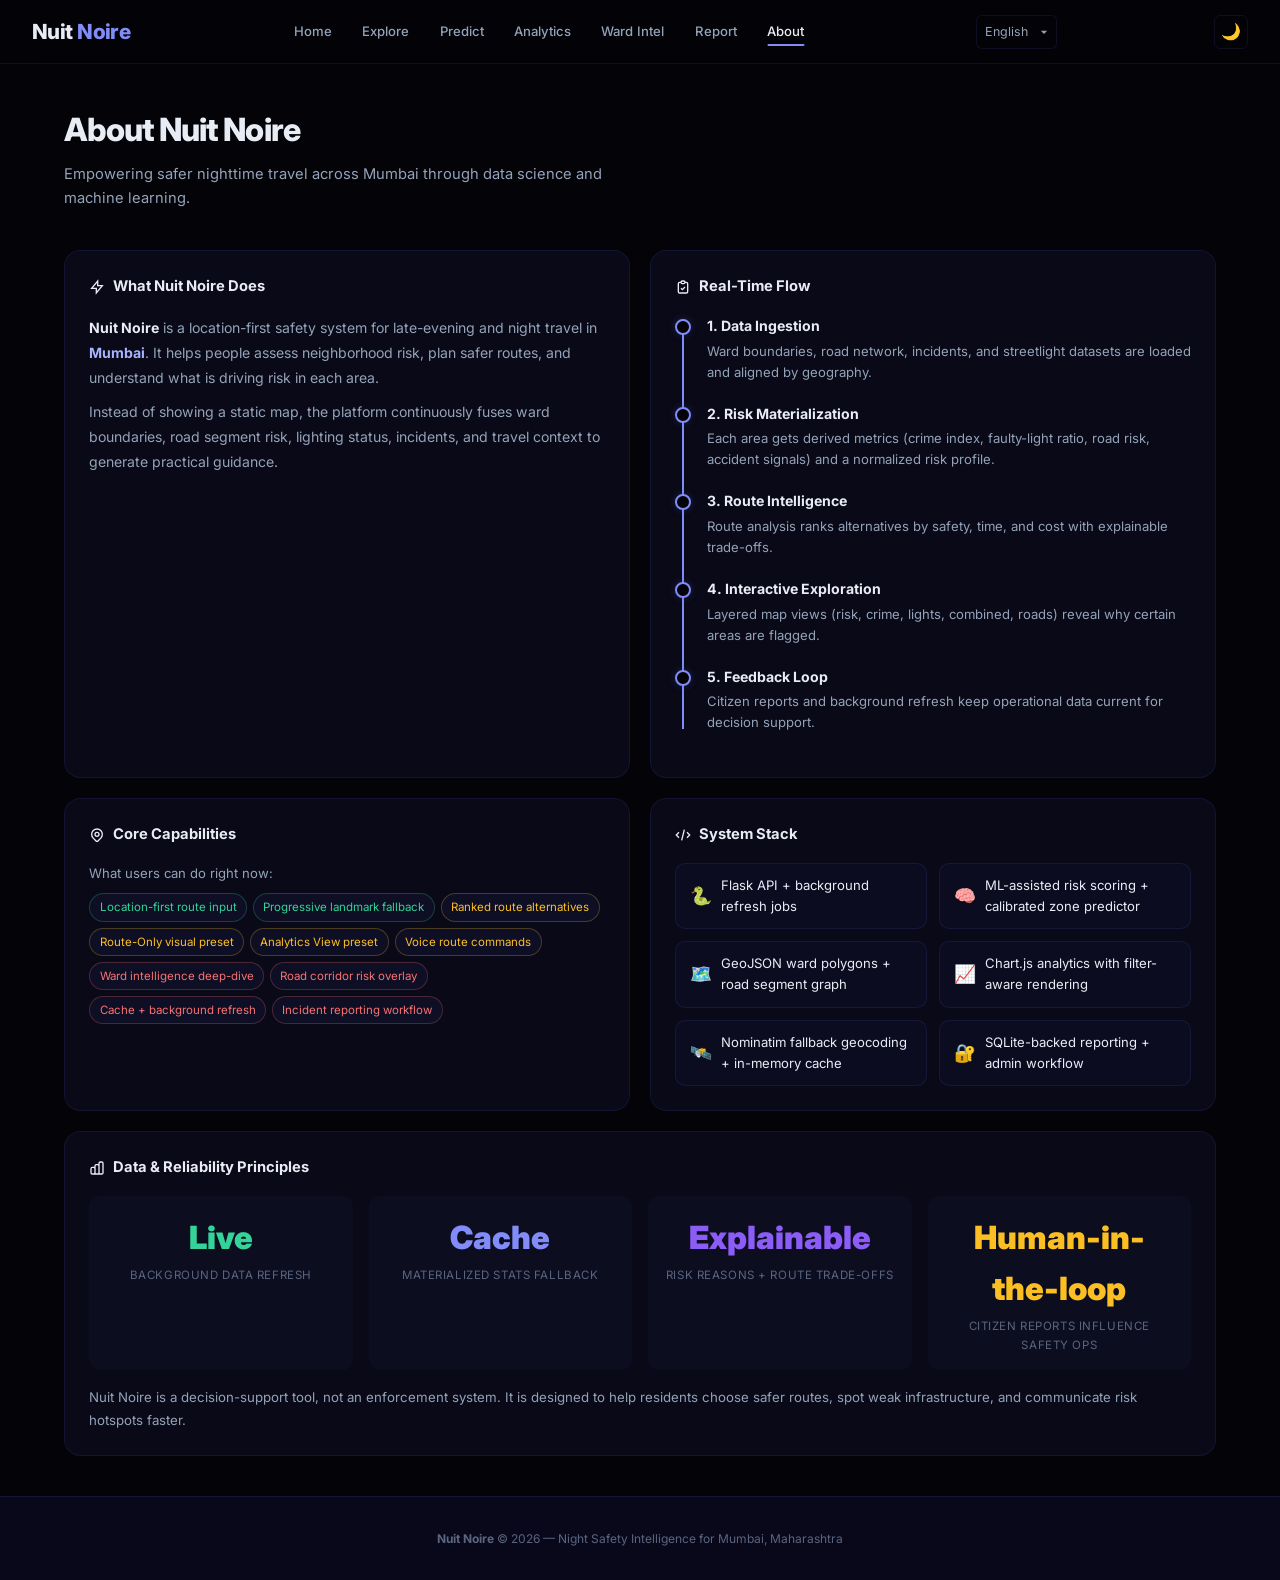
==== commit edf9d88d: "feat: improve analytics filters, predict behavior, explore layers, and docs" ====
--- a/templates/about.html
+++ b/templates/about.html
@@ -19,6 +19,7 @@
       <li><a href="/explore">Explore</a></li>
       <li><a href="/predict">Predict</a></li>
       <li><a href="/analytics">Analytics</a></li>
+      <li><a href="/ward-intelligence">Ward Intel</a></li>
       <li><a href="/report">Report</a></li>
       <li><a href="/about" class="active">About</a></li>
     </ul>
@@ -29,7 +30,7 @@
     <div class="container">
       <div class="section-header">
         <h1>About Nuit Noire</h1>
-        <p>Empowering safer nighttime travel across Mumbai through data science and machine learning.</p>
+        <p>A live, city-aware night safety platform for Mumbai that blends geospatial data, routing intelligence, and community reporting.</p>
       </div>
 
       <div class="about-grid">
@@ -38,17 +39,16 @@
         <div class="card reveal">
           <div class="card-title">
             <svg width="16" height="16" fill="none" stroke="currentColor" stroke-width="2" viewBox="0 0 24 24"><path d="M13 10V3L4 14h7v7l9-11h-7z"/></svg>
-            Our Mission
+            What Nuit Noire Does
           </div>
           <p style="font-size:0.88rem;color:var(--text-muted);line-height:1.8">
-            <strong style="color:var(--text)">Nuit Noire</strong> ("Dark Night") is an AI-powered
-            nighttime safety platform built for <strong style="color:var(--accent-bright)">Mumbai, Maharashtra</strong>.
-            We combine street lighting data, traffic patterns, and historical accident records
-            to map risk zones and suggest safer travel routes.
+            <strong style="color:var(--text)">Nuit Noire</strong> is a location-first safety system for late-evening and night travel in
+            <strong style="color:var(--accent-bright)">Mumbai</strong>. It helps people assess neighborhood risk, plan safer routes,
+            and understand what is driving risk in each area.
           </p>
           <p style="font-size:0.88rem;color:var(--text-muted);line-height:1.8;margin-top:0.5rem">
-            From Marine Drive to Thane West, we cover 20 neighborhoods — giving citizens
-            the intelligence they need to navigate the city after dark.
+            Instead of showing a static map, the platform continuously fuses ward boundaries, road segment risk,
+            lighting status, incidents, and travel context to generate practical guidance.
           </p>
         </div>
 
@@ -56,60 +56,50 @@
         <div class="card reveal">
           <div class="card-title">
             <svg width="16" height="16" fill="none" stroke="currentColor" stroke-width="2" viewBox="0 0 24 24"><path d="M9 5H7a2 2 0 00-2 2v12a2 2 0 002 2h10a2 2 0 002-2V7a2 2 0 00-2-2h-2M9 5a2 2 0 002 2h2a2 2 0 002-2M9 5a2 2 0 012-2h2a2 2 0 012 2m-6 9l2 2 4-4"/></svg>
-            How It Works
+            Real-Time Flow
           </div>
           <div class="timeline">
             <div class="timeline-item">
-              <h4>Data Aggregation</h4>
-              <p>Three datasets — accidents, lighting, traffic — collected for Mumbai neighborhoods</p>
+              <h4>1. Data Ingestion</h4>
+              <p>Ward boundaries, road network, incidents, and streetlight datasets are loaded and aligned by geography.</p>
             </div>
             <div class="timeline-item">
-              <h4>Model Training</h4>
-              <p>Random Forest classifier trained on 600 samples with 5 features (99% accuracy)</p>
+              <h4>2. Risk Materialization</h4>
+              <p>Each area gets derived metrics (crime index, faulty-light ratio, road risk, accident signals) and a normalized risk profile.</p>
             </div>
             <div class="timeline-item">
-              <h4>Risk Classification</h4>
-              <p>Each zone scored 0–100 and classified as Low, Medium, or High risk</p>
+              <h4>3. Route Intelligence</h4>
+              <p>Route analysis ranks alternatives by safety, time, and cost with explainable trade-offs.</p>
             </div>
             <div class="timeline-item">
-              <h4>Route Analysis</h4>
-              <p>AI analyzes paths between points and suggests safer alternatives</p>
+              <h4>4. Interactive Exploration</h4>
+              <p>Layered map views (risk, crime, lights, combined, roads) reveal why certain areas are flagged.</p>
             </div>
             <div class="timeline-item">
-              <h4>Citizen Reporting</h4>
-              <p>Community-driven incident reports feed back into the safety ecosystem</p>
+              <h4>5. Feedback Loop</h4>
+              <p>Citizen reports and background refresh keep operational data current for decision support.</p>
             </div>
           </div>
         </div>
 
-        <!-- Coverage -->
+        <!-- Platform Capabilities -->
         <div class="card reveal">
           <div class="card-title">
             <svg width="16" height="16" fill="none" stroke="currentColor" stroke-width="2" viewBox="0 0 24 24"><path d="M17.657 16.657L13.414 20.9a1.998 1.998 0 01-2.827 0l-4.244-4.243a8 8 0 1111.314 0z"/><path d="M15 11a3 3 0 11-6 0 3 3 0 016 0z"/></svg>
-            Mumbai Coverage
+            Core Capabilities
           </div>
-          <p style="font-size:0.82rem;color:var(--text-muted);margin-bottom:0.6rem">20 neighborhoods color-coded by risk level:</p>
+          <p style="font-size:0.82rem;color:var(--text-muted);margin-bottom:0.6rem">What users can do right now:</p>
           <div class="zone-cloud">
-            <span class="zone-tag risk-low">Marine Drive</span>
-            <span class="zone-tag risk-low">Fort</span>
-            <span class="zone-tag risk-low">Colaba</span>
-            <span class="zone-tag risk-low">Juhu</span>
-            <span class="zone-tag risk-low">Lower Parel</span>
-            <span class="zone-tag risk-low">Bandra West</span>
-            <span class="zone-tag risk-low">Powai</span>
-            <span class="zone-tag risk-medium">Worli</span>
-            <span class="zone-tag risk-medium">Vashi</span>
-            <span class="zone-tag risk-medium">Goregaon</span>
-            <span class="zone-tag risk-medium">Dadar</span>
-            <span class="zone-tag risk-medium">Borivali</span>
-            <span class="zone-tag risk-medium">Thane West</span>
-            <span class="zone-tag risk-medium">Malad West</span>
-            <span class="zone-tag risk-medium">Andheri East</span>
-            <span class="zone-tag risk-high">Ghatkopar</span>
-            <span class="zone-tag risk-high">Vikhroli</span>
-            <span class="zone-tag risk-high">Chembur</span>
-            <span class="zone-tag risk-high">Kurla</span>
-            <span class="zone-tag risk-high">Dharavi</span>
+            <span class="zone-tag risk-low">Location-first route input</span>
+            <span class="zone-tag risk-low">Progressive landmark fallback</span>
+            <span class="zone-tag risk-medium">Ranked route alternatives</span>
+            <span class="zone-tag risk-medium">Route-Only visual preset</span>
+            <span class="zone-tag risk-medium">Analytics View preset</span>
+            <span class="zone-tag risk-medium">Voice route commands</span>
+            <span class="zone-tag risk-high">Ward intelligence deep-dive</span>
+            <span class="zone-tag risk-high">Road corridor risk overlay</span>
+            <span class="zone-tag risk-high">Cache + background refresh</span>
+            <span class="zone-tag risk-high">Incident reporting workflow</span>
           </div>
         </div>
 
@@ -117,42 +107,46 @@
         <div class="card reveal">
           <div class="card-title">
             <svg width="16" height="16" fill="none" stroke="currentColor" stroke-width="2" viewBox="0 0 24 24"><path d="M10 20l4-16m4 4l4 4-4 4M6 16l-4-4 4-4"/></svg>
-            Technology Stack
+            System Stack
           </div>
           <div class="tech-grid">
-            <div class="tech-item"><span class="tech-icon">🐍</span> Flask 3.0</div>
-            <div class="tech-item"><span class="tech-icon">🤖</span> scikit-learn</div>
-            <div class="tech-item"><span class="tech-icon">🗃️</span> SQLite 3</div>
-            <div class="tech-item"><span class="tech-icon">🗺️</span> Leaflet.js</div>
-            <div class="tech-item"><span class="tech-icon">📊</span> Chart.js 4</div>
-            <div class="tech-item"><span class="tech-icon">🎨</span> CSS Variables</div>
+            <div class="tech-item"><span class="tech-icon">🐍</span> Flask API + background refresh jobs</div>
+            <div class="tech-item"><span class="tech-icon">🧠</span> ML-assisted risk scoring + calibrated zone predictor</div>
+            <div class="tech-item"><span class="tech-icon">🗺️</span> GeoJSON ward polygons + road segment graph</div>
+            <div class="tech-item"><span class="tech-icon">📈</span> Chart.js analytics with filter-aware rendering</div>
+            <div class="tech-item"><span class="tech-icon">🛰️</span> Nominatim fallback geocoding + in-memory cache</div>
+            <div class="tech-item"><span class="tech-icon">🔐</span> SQLite-backed reporting + admin workflow</div>
           </div>
         </div>
 
-        <!-- Model Performance — Full Width -->
+        <!-- Data + Governance — Full Width -->
         <div class="card reveal full-width">
           <div class="card-title">
             <svg width="16" height="16" fill="none" stroke="currentColor" stroke-width="2" viewBox="0 0 24 24"><path d="M9 19v-6a2 2 0 00-2-2H5a2 2 0 00-2 2v6a2 2 0 002 2h2a2 2 0 002-2zm0 0V9a2 2 0 012-2h2a2 2 0 012 2v10m-6 0a2 2 0 002 2h2a2 2 0 002-2m0 0V5a2 2 0 012-2h2a2 2 0 012 2v14a2 2 0 01-2 2h-2a2 2 0 01-2-2z"/></svg>
-            Model Performance
+            Data & Reliability Principles
           </div>
           <div style="display:grid;grid-template-columns:repeat(auto-fit,minmax(180px,1fr));gap:1rem">
             <div style="text-align:center;padding:1rem;background:rgba(99,102,241,0.04);border-radius:var(--radius-sm)">
-              <div style="font-size:2rem;font-weight:900;color:var(--success)">99%</div>
-              <div style="font-size:0.72rem;color:var(--text-dim);text-transform:uppercase;letter-spacing:0.05em;margin-top:0.2rem">Accuracy</div>
+              <div style="font-size:2rem;font-weight:900;color:var(--success)">Live</div>
+              <div style="font-size:0.72rem;color:var(--text-dim);text-transform:uppercase;letter-spacing:0.05em;margin-top:0.2rem">Background data refresh</div>
             </div>
             <div style="text-align:center;padding:1rem;background:rgba(99,102,241,0.04);border-radius:var(--radius-sm)">
-              <div style="font-size:2rem;font-weight:900;color:var(--accent)">600</div>
-              <div style="font-size:0.72rem;color:var(--text-dim);text-transform:uppercase;letter-spacing:0.05em;margin-top:0.2rem">Training Samples</div>
+              <div style="font-size:2rem;font-weight:900;color:var(--accent)">Cache</div>
+              <div style="font-size:0.72rem;color:var(--text-dim);text-transform:uppercase;letter-spacing:0.05em;margin-top:0.2rem">Materialized stats fallback</div>
             </div>
             <div style="text-align:center;padding:1rem;background:rgba(99,102,241,0.04);border-radius:var(--radius-sm)">
-              <div style="font-size:2rem;font-weight:900;color:var(--violet)">200</div>
-              <div style="font-size:0.72rem;color:var(--text-dim);text-transform:uppercase;letter-spacing:0.05em;margin-top:0.2rem">Decision Trees</div>
+              <div style="font-size:2rem;font-weight:900;color:var(--violet)">Explainable</div>
+              <div style="font-size:0.72rem;color:var(--text-dim);text-transform:uppercase;letter-spacing:0.05em;margin-top:0.2rem">Risk reasons + route trade-offs</div>
             </div>
             <div style="text-align:center;padding:1rem;background:rgba(99,102,241,0.04);border-radius:var(--radius-sm)">
-              <div style="font-size:2rem;font-weight:900;color:var(--warning)">5</div>
-              <div style="font-size:0.72rem;color:var(--text-dim);text-transform:uppercase;letter-spacing:0.05em;margin-top:0.2rem">Input Features</div>
+              <div style="font-size:2rem;font-weight:900;color:var(--warning)">Human-in-the-loop</div>
+              <div style="font-size:0.72rem;color:var(--text-dim);text-transform:uppercase;letter-spacing:0.05em;margin-top:0.2rem">Citizen reports influence safety ops</div>
             </div>
           </div>
+          <p style="font-size:0.83rem;color:var(--text-muted);line-height:1.7;margin-top:1rem">
+            Nuit Noire is a decision-support tool, not an enforcement system. It is designed to help residents choose safer routes,
+            spot weak infrastructure, and communicate risk hotspots faster.
+          </p>
         </div>
 
       </div>
--- a/static/css/styles.css
+++ b/static/css/styles.css
@@ -554,6 +554,198 @@
 .stat-label { font-size: 0.74rem; color: var(--text-dim); margin-top: 0.35rem; font-weight: 500; text-transform: uppercase; letter-spacing: 0.05em; }
 
 /* ══════════════════════════════════════════════════════════════════════════
+   HOME — CITY NIGHT SAFETY STATUS
+   ══════════════════════════════════════════════════════════════════════════ */
+
+.home-status-section {
+  background: var(--bg-secondary);
+  position: relative;
+  padding-bottom: 2rem;
+}
+.home-status-section::before {
+  content: ''; position: absolute; top: 0; left: 0; right: 0; height: 1px;
+  background: var(--border);
+}
+
+/* ── Summary Cards Grid ────────────────────────────────────────────────── */
+
+.home-summary-grid {
+  display: grid;
+  grid-template-columns: repeat(3, 1fr);
+  gap: 0.85rem;
+  margin-bottom: 2rem;
+}
+
+.home-summary-card {
+  display: flex;
+  align-items: flex-start;
+  gap: 1rem;
+  padding: 1.25rem;
+  background: var(--bg-card);
+  border: 1px solid var(--border);
+  border-radius: var(--radius);
+  backdrop-filter: blur(12px);
+  transition: all 0.35s var(--ease);
+  position: relative;
+  overflow: hidden;
+}
+.home-summary-card::before {
+  content: ''; position: absolute; top: 0; left: 0; right: 0; height: 2px;
+  opacity: 0;  transition: opacity 0.3s;
+}
+.home-summary-card:hover {
+  border-color: var(--border-hover);
+  transform: translateY(-3px);
+  box-shadow: 0 12px 36px rgba(99, 102, 241, 0.08);
+}
+.home-summary-card:hover::before { opacity: 1; }
+
+#hsc-high-risk::before, #hsc-dangerous::before { background: var(--danger); }
+#hsc-faulty-lights::before { background: var(--warning); }
+#hsc-incidents::before, #hsc-avg-score::before { background: var(--accent); }
+#hsc-safest::before { background: var(--success); }
+
+/* Card Icon */
+.hsc-icon {
+  width: 48px;
+  height: 48px;
+  border-radius: 14px;
+  display: flex;
+  align-items: center;
+  justify-content: center;
+  flex-shrink: 0;
+  transition: transform 0.3s var(--ease);
+}
+.home-summary-card:hover .hsc-icon { transform: scale(1.08); }
+
+.hsc-icon-danger  { background: rgba(248, 113, 113, 0.12); color: var(--danger); }
+.hsc-icon-warning { background: rgba(251, 191, 36, 0.12);  color: var(--warning); }
+.hsc-icon-accent  { background: rgba(99, 102, 241, 0.12);  color: var(--accent); }
+.hsc-icon-success { background: rgba(52, 211, 153, 0.12);  color: var(--success); }
+
+/* Card Body */
+.hsc-body { flex: 1; min-width: 0; }
+.hsc-value {
+  font-size: 1.75rem;
+  font-weight: 900;
+  line-height: 1.1;
+  color: var(--text);
+  font-variant-numeric: tabular-nums;
+  margin-bottom: 0.15rem;
+}
+.hsc-value-sm {
+  font-size: 1rem;
+  font-weight: 800;
+  overflow: hidden;
+  text-overflow: ellipsis;
+  white-space: nowrap;
+}
+.hsc-label {
+  font-size: 0.68rem;
+  font-weight: 600;
+  text-transform: uppercase;
+  letter-spacing: 0.05em;
+  color: var(--text-dim);
+  margin-bottom: 0.25rem;
+}
+.hsc-trend {
+  font-size: 0.72rem;
+  font-weight: 600;
+  line-height: 1.3;
+  overflow: hidden;
+  text-overflow: ellipsis;
+  white-space: nowrap;
+}
+.hsc-sub {
+  font-size: 0.72rem;
+  color: var(--text-muted);
+  line-height: 1.4;
+}
+
+/* ── Home Live Map ─────────────────────────────────────────────────────── */
+
+.home-map-section {
+  margin-top: 0.5rem;
+}
+.home-map-header {
+  display: flex;
+  align-items: flex-end;
+  justify-content: space-between;
+  margin-bottom: 1rem;
+  flex-wrap: wrap;
+  gap: 0.75rem;
+}
+.home-map-title {
+  display: flex;
+  align-items: center;
+  gap: 0.5rem;
+  font-size: 1.1rem;
+  font-weight: 800;
+  letter-spacing: -0.02em;
+}
+.home-map-desc {
+  font-size: 0.82rem;
+  color: var(--text-muted);
+  margin-top: 0.2rem;
+}
+
+.home-map-container {
+  position: relative;
+  border-radius: var(--radius);
+  overflow: hidden;
+  border: 1px solid var(--border);
+  box-shadow: 0 8px 32px rgba(0, 0, 0, 0.3);
+}
+
+.home-risk-map {
+  width: 100%;
+  height: 450px;
+}
+
+/* Floating legend */
+.home-map-legend {
+  position: absolute;
+  bottom: 0.75rem;
+  left: 0.75rem;
+  z-index: 800;
+  display: flex;
+  gap: 0.75rem;
+  padding: 0.45rem 0.85rem;
+  background: var(--bg-card);
+  border: 1px solid var(--border);
+  border-radius: 100px;
+  backdrop-filter: blur(16px);
+  box-shadow: 0 4px 16px rgba(0, 0, 0, 0.3);
+  font-size: 0.72rem;
+  font-weight: 600;
+  color: var(--text-muted);
+}
+.hml-item {
+  display: flex;
+  align-items: center;
+  gap: 0.35rem;
+  white-space: nowrap;
+}
+.hml-dot {
+  width: 8px;
+  height: 8px;
+  border-radius: 50%;
+  flex-shrink: 0;
+}
+
+/* Home zone popup overrides */
+.home-zone-popup .leaflet-popup-content-wrapper {
+  background: var(--bg-card);
+  border: 1px solid var(--border);
+  border-radius: var(--radius-sm);
+  box-shadow: 0 8px 32px rgba(0, 0, 0, 0.3);
+}
+.home-zone-popup .leaflet-popup-tip {
+  background: var(--bg-card);
+  border: 1px solid var(--border);
+}
+
+/* ══════════════════════════════════════════════════════════════════════════
    EXPLORE PAGE
    ══════════════════════════════════════════════════════════════════════════ */
 
@@ -760,6 +952,23 @@
 
 .dash-filters {
   display: flex; gap: 0.75rem; align-items: flex-end;
+}
+
+.analytics-filter-status {
+  margin-bottom: 0.9rem;
+  font-size: 0.72rem;
+  color: var(--text-muted);
+  border: 1px solid var(--border);
+  background: rgba(99, 102, 241, 0.06);
+  border-radius: var(--radius-xs);
+  padding: 0.35rem 0.55rem;
+  display: inline-flex;
+  align-items: center;
+  gap: 0.35rem;
+}
+
+#analytics-reset-filters {
+  margin-bottom: 1px;
 }
 .dash-filter-group label {
   display: block; font-size: 0.62rem; font-weight: 600; text-transform: uppercase;
@@ -1367,6 +1576,11 @@
   .hero h1 { font-size: 1.7rem; }
   .hero .subtitle { font-size: 0.92rem; margin-bottom: 1.5rem; }
   .hero-glow { width: 400px; height: 400px; }
+
+  /* Home summary */
+  .home-summary-grid { grid-template-columns: repeat(2, 1fr); }
+  .home-risk-map { height: 350px; }
+  .home-map-title { font-size: 0.95rem; }
 
   /* Features + Stats */
   .features-section { padding: 3rem 1rem; }
@@ -1488,6 +1702,13 @@
   .hero-actions { flex-direction: column; gap: 0.5rem; }
   .hero-actions .btn { width: 100%; justify-content: center; }
 
+  /* Home summary */
+  .home-summary-grid { grid-template-columns: 1fr; gap: 0.6rem; }
+  .home-risk-map { height: 280px; }
+  .home-map-legend { flex-wrap: wrap; gap: 0.4rem; border-radius: var(--radius-xs); }
+  .hsc-value { font-size: 1.4rem; }
+  .hsc-icon { width: 40px; height: 40px; border-radius: 10px; }
+
   /* Features + Stats */
   .features-grid { grid-template-columns: 1fr; }
   .stats-row { grid-template-columns: repeat(2, 1fr); gap: 0.6rem; }
@@ -1527,4 +1748,881 @@
   .tech-grid { grid-template-columns: 1fr 1fr; }
   .tech-item { padding: 0.5rem 0.65rem; font-size: 0.75rem; }
   .zone-tag { font-size: 0.66rem; padding: 0.2rem 0.5rem; }
-}
+
+  /* Layer bar responsive */
+  .layer-toggle-bar { left: 0.5rem; right: 0.5rem; top: auto; bottom: 0.5rem; transform: none; }
+  .layer-toggle-buttons { flex-wrap: wrap; }
+  .layer-btn { font-size: 0.68rem; padding: 0.3rem 0.5rem; }
+
+  /* Zone detail responsive */
+  .zone-detail-panel { width: calc(100vw - 1rem); right: 0.5rem; bottom: 0.5rem; max-height: 45vh; }
+  .zd-stats-grid { grid-template-columns: 1fr 1fr; }
+}
+
+/* ══════════════════════════════════════════════════════════════════════════
+   INTERACTIVE MAP LAYERS
+   ══════════════════════════════════════════════════════════════════════════ */
+
+/* ── Layer Toggle Bar ─────────────────────────────────────────────────── */
+
+.layer-toggle-bar {
+  position: absolute;
+  top: 0.75rem;
+  left: 50%;
+  transform: translateX(-50%);
+  z-index: 900;
+  display: flex;
+  align-items: center;
+  gap: 0.75rem;
+  padding: 0.5rem 0.75rem;
+  background: var(--bg-card);
+  border: 1px solid var(--border);
+  border-radius: 100px;
+  backdrop-filter: blur(20px) saturate(1.3);
+  box-shadow: 0 8px 32px rgba(0, 0, 0, 0.4), 0 2px 8px rgba(99, 102, 241, 0.08);
+  animation: fadeIn 0.5s var(--ease);
+}
+
+.layer-bar-title {
+  display: flex;
+  align-items: center;
+  gap: 0.35rem;
+  font-size: 0.72rem;
+  font-weight: 700;
+  color: var(--text-muted);
+  text-transform: uppercase;
+  letter-spacing: 0.06em;
+  padding-right: 0.5rem;
+  border-right: 1px solid var(--border);
+  white-space: nowrap;
+}
+
+.layer-toggle-buttons {
+  display: flex;
+  gap: 0.3rem;
+}
+
+.layer-legend-strip {
+  display: flex;
+  align-items: center;
+  gap: 0.35rem;
+  margin-left: 0.65rem;
+  padding-left: 0.65rem;
+  border-left: 1px solid var(--border);
+  font-size: 0.63rem;
+  color: var(--text-muted);
+  white-space: nowrap;
+  overflow-x: auto;
+}
+
+.layer-legend-pill {
+  display: inline-flex;
+  align-items: center;
+  gap: 0.28rem;
+  padding: 0.18rem 0.45rem;
+  border-radius: 999px;
+  border: 1px solid var(--border);
+  background: rgba(99, 102, 241, 0.05);
+}
+
+.layer-legend-swatch {
+  width: 7px;
+  height: 7px;
+  border-radius: 50%;
+  flex-shrink: 0;
+}
+
+.layer-btn {
+  display: flex;
+  align-items: center;
+  gap: 0.35rem;
+  padding: 0.35rem 0.7rem;
+  font-size: 0.74rem;
+  font-weight: 600;
+  font-family: inherit;
+  color: var(--text-dim);
+  background: transparent;
+  border: 1px solid transparent;
+  border-radius: 100px;
+  cursor: pointer;
+  transition: all 0.25s var(--ease);
+  white-space: nowrap;
+}
+.layer-btn:hover {
+  color: var(--text);
+  background: rgba(99, 102, 241, 0.06);
+  border-color: var(--border);
+}
+.layer-btn.active {
+  color: var(--text);
+  background: rgba(99, 102, 241, 0.12);
+  border-color: rgba(99, 102, 241, 0.3);
+  box-shadow: 0 0 12px rgba(99, 102, 241, 0.1);
+}
+
+.layer-btn-dot {
+  width: 8px;
+  height: 8px;
+  border-radius: 50%;
+  flex-shrink: 0;
+  transition: transform 0.2s var(--ease);
+}
+.layer-btn.active .layer-btn-dot {
+  transform: scale(1.3);
+  box-shadow: 0 0 8px currentColor;
+}
+
+/* ── Zone Detail Panel ────────────────────────────────────────────────── */
+
+.zone-detail-panel {
+  position: absolute;
+  right: 0.75rem;
+  bottom: 0.75rem;
+  width: 360px;
+  max-height: calc(100vh - 64px - 2rem);
+  z-index: 950;
+  background: var(--bg-card);
+  border: 1px solid var(--border);
+  border-radius: var(--radius);
+  backdrop-filter: blur(24px) saturate(1.3);
+  box-shadow: 0 16px 48px rgba(0, 0, 0, 0.5), 0 4px 12px rgba(99, 102, 241, 0.08);
+  overflow-y: auto;
+  padding: 1.25rem;
+  transform: translateY(20px);
+  opacity: 0;
+  visibility: hidden;
+  transition: all 0.35s var(--ease-spring);
+  pointer-events: none;
+}
+.zone-detail-panel.visible {
+  transform: translateY(0);
+  opacity: 1;
+  visibility: visible;
+  pointer-events: auto;
+}
+.zone-detail-panel::-webkit-scrollbar { width: 3px; }
+.zone-detail-panel::-webkit-scrollbar-thumb { background: var(--accent-dim); border-radius: 2px; }
+
+.zone-detail-close {
+  position: absolute;
+  top: 0.75rem;
+  right: 0.75rem;
+  width: 28px;
+  height: 28px;
+  display: flex;
+  align-items: center;
+  justify-content: center;
+  background: rgba(99, 102, 241, 0.08);
+  border: 1px solid var(--border);
+  border-radius: var(--radius-xs);
+  color: var(--text-dim);
+  cursor: pointer;
+  transition: all 0.2s var(--ease);
+  z-index: 2;
+}
+.zone-detail-close:hover {
+  background: rgba(248, 113, 113, 0.15);
+  border-color: rgba(248, 113, 113, 0.3);
+  color: var(--danger);
+}
+
+/* Zone detail inner styles */
+.zd-header {
+  display: flex;
+  align-items: center;
+  justify-content: space-between;
+  margin-bottom: 1rem;
+  padding-right: 2rem;
+}
+.zd-title {
+  font-size: 1.1rem;
+  font-weight: 800;
+  letter-spacing: -0.02em;
+}
+
+.zd-score-row {
+  display: flex;
+  align-items: center;
+  gap: 1rem;
+  margin-bottom: 0.75rem;
+}
+.zd-score-ring {
+  position: relative;
+  width: 72px;
+  height: 72px;
+  flex-shrink: 0;
+}
+.zd-ring-svg {
+  width: 100%;
+  height: 100%;
+}
+.zd-ring-progress {
+  animation: ringDraw 1s var(--ease) forwards;
+}
+@keyframes ringDraw {
+  from { stroke-dasharray: 0 264; }
+}
+.zd-ring-value {
+  position: absolute;
+  top: 50%;
+  left: 50%;
+  transform: translate(-50%, -50%);
+  font-size: 1.3rem;
+  font-weight: 900;
+  line-height: 1;
+}
+.zd-score-info {
+  flex: 1;
+}
+.zd-score-label {
+  font-size: 0.78rem;
+  font-weight: 700;
+  color: var(--text);
+  margin-bottom: 0.15rem;
+}
+.zd-score-desc {
+  font-size: 0.7rem;
+  color: var(--text-dim);
+  line-height: 1.4;
+}
+
+.zd-divider {
+  height: 1px;
+  background: var(--border);
+  margin: 0.85rem 0;
+}
+
+/* Stats grid */
+.zd-stats-grid {
+  display: grid;
+  grid-template-columns: 1fr 1fr;
+  gap: 0.5rem;
+}
+.zd-stat {
+  display: flex;
+  align-items: center;
+  gap: 0.6rem;
+  padding: 0.55rem 0.6rem;
+  background: rgba(99, 102, 241, 0.04);
+  border: 1px solid rgba(99, 102, 241, 0.08);
+  border-radius: var(--radius-sm);
+  transition: all 0.2s var(--ease);
+}
+.zd-stat:hover {
+  background: rgba(99, 102, 241, 0.08);
+  border-color: rgba(99, 102, 241, 0.15);
+}
+.zd-stat-icon {
+  width: 32px;
+  height: 32px;
+  border-radius: 8px;
+  display: flex;
+  align-items: center;
+  justify-content: center;
+  font-size: 0.9rem;
+  flex-shrink: 0;
+}
+.zd-stat-content {
+  min-width: 0;
+}
+.zd-stat-value {
+  font-size: 1rem;
+  font-weight: 800;
+  line-height: 1.1;
+  color: var(--text);
+}
+.zd-stat-unit {
+  font-size: 0.65rem;
+  font-weight: 600;
+  color: var(--text-dim);
+}
+.zd-stat-label {
+  font-size: 0.62rem;
+  color: var(--text-dim);
+  text-transform: uppercase;
+  letter-spacing: 0.04em;
+  font-weight: 600;
+  white-space: nowrap;
+  overflow: hidden;
+  text-overflow: ellipsis;
+}
+
+/* Section title */
+.zd-section-title {
+  font-size: 0.7rem;
+  font-weight: 700;
+  text-transform: uppercase;
+  letter-spacing: 0.06em;
+  color: var(--text-muted);
+  margin-bottom: 0.5rem;
+}
+
+/* Light bar */
+.zd-light-bar-wrap {
+  margin-bottom: 0.25rem;
+}
+.zd-light-bar {
+  display: flex;
+  height: 8px;
+  border-radius: 4px;
+  overflow: hidden;
+  background: rgba(99, 102, 241, 0.08);
+  margin-bottom: 0.4rem;
+}
+.zd-light-bar-fill.working {
+  background: linear-gradient(90deg, #34d399, #10b981);
+  transition: width 0.8s var(--ease);
+}
+.zd-light-bar-fill.faulty {
+  background: linear-gradient(90deg, #fbbf24, #ef4444);
+  transition: width 0.8s var(--ease);
+}
+.zd-light-bar-labels {
+  display: flex;
+  justify-content: space-between;
+  font-size: 0.68rem;
+  font-weight: 600;
+}
+.zd-light-status {
+  font-size: 0.7rem;
+  margin-top: 0.3rem;
+}
+
+/* Attributes */
+.zd-attrs {
+  display: flex;
+  flex-direction: column;
+  gap: 0.4rem;
+}
+.zd-attr-row {
+  display: flex;
+  align-items: center;
+  gap: 0.5rem;
+  font-size: 0.78rem;
+}
+.zd-attr-label {
+  width: 90px;
+  flex-shrink: 0;
+  color: var(--text-dim);
+  font-size: 0.72rem;
+  font-weight: 500;
+}
+.zd-attr-value {
+  color: var(--text);
+  font-weight: 600;
+  font-size: 0.78rem;
+}
+.zd-attr-bar-wrap {
+  flex: 1;
+  height: 5px;
+  background: rgba(99, 102, 241, 0.08);
+  border-radius: 3px;
+  overflow: hidden;
+}
+.zd-attr-bar {
+  height: 100%;
+  border-radius: 3px;
+  transition: width 0.8s var(--ease);
+}
+.zd-attr-val {
+  font-size: 0.72rem;
+  font-weight: 700;
+  color: var(--text-muted);
+  min-width: 28px;
+  text-align: right;
+}
+
+/* Footer hint */
+.zd-footer-hint {
+  display: flex;
+  align-items: center;
+  gap: 0.35rem;
+  margin-top: 0.85rem;
+  padding-top: 0.65rem;
+  border-top: 1px solid var(--border);
+  font-size: 0.68rem;
+  color: var(--text-dim);
+  font-style: italic;
+}
+
+/* ── Map Marker Labels ────────────────────────────────────────────────── */
+
+.map-zone-label {
+  font-family: 'Inter', sans-serif;
+  font-size: 10px;
+  font-weight: 700;
+  text-shadow: 0 1px 4px rgba(0, 0, 0, 0.7), 0 0 12px rgba(0, 0, 0, 0.5);
+  white-space: nowrap;
+  pointer-events: none;
+  letter-spacing: 0.02em;
+}
+
+.map-crime-marker {
+  display: flex;
+  flex-direction: column;
+  align-items: center;
+  justify-content: center;
+  font-family: 'Inter', sans-serif;
+  background: rgba(13, 16, 32, 0.78);
+  border: 1px solid rgba(239, 68, 68, 0.45);
+  border-radius: 7px;
+  padding: 2px 6px;
+  backdrop-filter: blur(8px);
+  box-shadow: 0 2px 8px rgba(0, 0, 0, 0.3);
+}
+.map-crime-marker .crime-count {
+  font-size: 11px;
+  font-weight: 800;
+  color: currentColor;
+  line-height: 1;
+}
+.map-crime-marker .crime-label {
+  font-size: 6px;
+  text-transform: uppercase;
+  letter-spacing: 0.06em;
+  color: rgba(255, 255, 255, 0.5);
+  font-weight: 600;
+}
+
+.map-light-marker {
+  display: flex;
+  align-items: center;
+  gap: 4px;
+  font-family: 'Inter', sans-serif;
+  background: rgba(13, 16, 32, 0.78);
+  border: 1px solid rgba(251, 191, 36, 0.4);
+  border-radius: 7px;
+  padding: 2px 7px;
+  backdrop-filter: blur(8px);
+  box-shadow: 0 2px 8px rgba(0, 0, 0, 0.3);
+}
+.map-light-marker .light-icon {
+  font-size: 10px;
+}
+.map-light-marker .light-info {
+  font-size: 10px;
+  font-weight: 700;
+  color: currentColor;
+}
+
+.map-combined-marker {
+  display: flex;
+  flex-direction: column;
+  align-items: center;
+  justify-content: center;
+  font-family: 'Inter', sans-serif;
+  background: rgba(13, 16, 32, 0.78);
+  border: 1px solid currentColor;
+  border-radius: 8px;
+  padding: 2px 7px;
+  backdrop-filter: blur(8px);
+  box-shadow: 0 2px 8px rgba(0, 0, 0, 0.3);
+}
+.map-combined-marker .combined-score {
+  font-size: 12px;
+  font-weight: 900;
+  line-height: 1;
+}
+.map-combined-marker .combined-label {
+  font-size: 6px;
+  text-transform: uppercase;
+  letter-spacing: 0.08em;
+  color: rgba(255, 255, 255, 0.45);
+  font-weight: 600;
+}
+
+/* Light theme overrides for map markers */
+[data-theme="light"] .map-crime-marker,
+[data-theme="light"] .map-light-marker,
+[data-theme="light"] .map-combined-marker {
+  background: rgba(255, 255, 255, 0.92);
+  box-shadow: 0 4px 12px rgba(0, 0, 0, 0.12);
+}
+[data-theme="light"] .map-crime-marker .crime-label,
+[data-theme="light"] .map-combined-marker .combined-label {
+  color: rgba(0, 0, 0, 0.4);
+}
+[data-theme="light"] .map-zone-label {
+  text-shadow: 0 1px 4px rgba(255, 255, 255, 0.8), 0 0 8px rgba(255, 255, 255, 0.6);
+}
+[data-theme="light"] .zone-detail-panel {
+  box-shadow: 0 16px 48px rgba(0, 0, 0, 0.15), 0 4px 12px rgba(99, 102, 241, 0.06);
+}
+[data-theme="light"] .layer-toggle-bar {
+  box-shadow: 0 8px 32px rgba(0, 0, 0, 0.1), 0 2px 8px rgba(99, 102, 241, 0.06);
+}
+
+/* ── Animations ───────────────────────────────────────────────────────── */
+
+@keyframes fadeIn {
+  from { opacity: 0; transform: translateY(-8px); }
+  to   { opacity: 1; transform: translateY(0); }
+}
+
+/* ── Responsive for layers (tablet) ───────────────────────────────────── */
+@media (max-width: 900px) {
+  .layer-toggle-bar {
+    left: 0.5rem;
+    right: 0.5rem;
+    transform: none;
+    border-radius: var(--radius-sm);
+    flex-wrap: wrap;
+    gap: 0.4rem;
+  }
+  .layer-bar-title {
+    border-right: none;
+    padding-right: 0;
+    width: 100%;
+    border-bottom: 1px solid var(--border);
+    padding-bottom: 0.35rem;
+    margin-bottom: 0.1rem;
+  }
+  .layer-legend-strip {
+    margin-left: 0;
+    padding-left: 0;
+    border-left: none;
+    width: 100%;
+  }
+  .zone-detail-panel {
+    width: calc(100vw - 1rem);
+    right: 0.5rem;
+    max-height: 50vh;
+  }
+}
+
+/* Ward Intelligence + route alternatives */
+.voice-actions-row {
+  display: grid;
+  grid-template-columns: 1fr 1fr;
+  gap: 0.5rem;
+  margin-bottom: 0.8rem;
+}
+
+.route-divider-note {
+  font-size: 0.7rem;
+  color: var(--text-dim);
+  text-transform: uppercase;
+  letter-spacing: 0.05em;
+  margin-bottom: 0.65rem;
+}
+
+.route-resolution-wrap {
+  display: flex;
+  flex-direction: column;
+  gap: 0.45rem;
+  margin-bottom: 0.65rem;
+}
+
+.route-resolution-chip {
+  font-size: 0.73rem;
+  color: var(--text-dim);
+  border: 1px solid var(--border);
+  background: rgba(96, 165, 250, 0.09);
+  border-radius: var(--radius-sm);
+  padding: 0.45rem 0.6rem;
+}
+
+.route-resolution-chip strong {
+  color: var(--text);
+}
+
+.route-alt-grid {
+  display: grid;
+  grid-template-columns: 1fr;
+  gap: 0.6rem;
+  margin-top: 0.65rem;
+}
+
+.route-alt-card {
+  border: 1px solid var(--border);
+  background: rgba(99, 102, 241, 0.05);
+  border-radius: var(--radius-sm);
+  padding: 0.7rem;
+  cursor: pointer;
+  transition: all 0.2s var(--ease);
+}
+
+.route-alt-card:hover {
+  border-color: var(--accent-dim);
+}
+
+.route-alt-card.active {
+  border-color: rgba(52, 211, 153, 0.5);
+  box-shadow: 0 0 0 1px rgba(52, 211, 153, 0.2) inset;
+}
+
+.btn-clean-mode.active {
+  background: rgba(52, 211, 153, 0.14);
+  border-color: rgba(52, 211, 153, 0.35);
+  color: #34d399;
+}
+
+#preset-route-only-btn,
+#preset-analytics-view-btn {
+  font-weight: 700;
+}
+
+.analytics-story-row {
+  display: grid;
+  grid-template-columns: 1.2fr 1fr 1fr;
+  gap: 0.75rem;
+  margin-bottom: 0.85rem;
+}
+
+.analytics-story-card {
+  background: var(--bg-card);
+  border: 1px solid var(--border);
+  border-radius: var(--radius-sm);
+  padding: 0.75rem 0.85rem;
+}
+
+.analytics-story-card h3 {
+  margin: 0 0 0.35rem;
+  font-size: 0.82rem;
+  letter-spacing: 0.02em;
+}
+
+.analytics-story-card p {
+  margin: 0;
+  font-size: 0.78rem;
+  color: var(--text-dim);
+  line-height: 1.45;
+}
+
+.analytics-mini-list {
+  margin: 0;
+  padding: 0;
+  list-style: none;
+  display: flex;
+  flex-direction: column;
+  gap: 0.35rem;
+}
+
+.analytics-mini-list li {
+  font-size: 0.76rem;
+  color: var(--text-dim);
+  display: flex;
+  align-items: center;
+  gap: 0.4rem;
+}
+
+.analytics-mini-list .dot {
+  width: 0.45rem;
+  height: 0.45rem;
+  border-radius: 50%;
+  display: inline-block;
+}
+
+.analytics-mini-list .dot.danger { background: #f87171; }
+.analytics-mini-list .dot.safe { background: #34d399; }
+
+@media (max-width: 980px) {
+  .analytics-story-row {
+    grid-template-columns: 1fr;
+  }
+}
+
+body.route-focus-active .zone-legend-card {
+  opacity: 0.68;
+}
+
+body.clean-mode-on .layer-toggle-bar {
+  opacity: 0.35;
+  pointer-events: none;
+}
+
+.route-alt-top {
+  display: flex;
+  align-items: center;
+  gap: 0.4rem;
+}
+
+.route-alt-rank {
+  width: 1.7rem;
+  height: 1.7rem;
+  border-radius: 999px;
+  background: rgba(52, 211, 153, 0.16);
+  color: var(--success);
+  display: inline-flex;
+  align-items: center;
+  justify-content: center;
+  font-size: 0.72rem;
+  font-weight: 800;
+}
+
+.route-alt-title {
+  font-weight: 700;
+  font-size: 0.86rem;
+  flex: 1;
+}
+
+.route-alt-score {
+  font-size: 0.82rem;
+  font-weight: 800;
+  color: var(--accent);
+}
+
+.route-alt-meta {
+  display: flex;
+  gap: 0.65rem;
+  font-size: 0.74rem;
+  color: var(--text-dim);
+  margin-top: 0.4rem;
+}
+
+.route-alt-tradeoff {
+  font-size: 0.74rem;
+  margin-top: 0.4rem;
+  color: var(--text-muted);
+}
+
+.ward-page .container {
+  padding-top: 1.4rem;
+  padding-bottom: 1.4rem;
+}
+
+.ward-hero {
+  display: flex;
+  align-items: end;
+  justify-content: space-between;
+  gap: 1rem;
+  margin-bottom: 1rem;
+}
+
+.ward-hero h1 {
+  font-size: 1.65rem;
+  margin-bottom: 0.15rem;
+}
+
+.ward-hero p {
+  color: var(--text-muted);
+  margin: 0;
+}
+
+.ward-controls {
+  display: grid;
+  grid-template-columns: minmax(180px, 220px) auto auto;
+  gap: 0.45rem;
+  align-items: center;
+}
+
+.ward-select {
+  min-width: 180px;
+}
+
+.ward-kpi-grid {
+  display: grid;
+  grid-template-columns: repeat(5, minmax(0, 1fr));
+  gap: 0.65rem;
+  margin-bottom: 0.9rem;
+}
+
+.ward-refresh-status {
+  display: flex;
+  align-items: center;
+  gap: 0.8rem;
+  font-size: 0.73rem;
+  color: var(--text-dim);
+  margin-bottom: 0.8rem;
+  padding: 0.45rem 0.65rem;
+  border: 1px solid var(--border);
+  border-radius: var(--radius-sm);
+  background: rgba(99, 102, 241, 0.04);
+  flex-wrap: wrap;
+}
+
+.status-dot {
+  width: 9px;
+  height: 9px;
+  border-radius: 50%;
+  background: #64748b;
+  box-shadow: 0 0 0 3px rgba(100, 116, 139, 0.15);
+}
+
+.status-dot.ok {
+  background: #22c55e;
+  box-shadow: 0 0 0 3px rgba(34, 197, 94, 0.15);
+}
+
+.status-dot.warn {
+  background: #f59e0b;
+  box-shadow: 0 0 0 3px rgba(245, 158, 11, 0.15);
+}
+
+.ward-kpi-card {
+  padding: 0.75rem;
+}
+
+.ward-main-grid {
+  display: grid;
+  grid-template-columns: 1.3fr 1fr;
+  gap: 0.8rem;
+  margin-bottom: 0.9rem;
+}
+
+.ward-map {
+  height: 430px;
+  border-radius: var(--radius-sm);
+  border: 1px solid var(--border);
+}
+
+.ward-table-card {
+  max-height: 490px;
+  overflow: hidden;
+}
+
+.table-wrap {
+  max-height: 410px;
+  overflow: auto;
+}
+
+.basic-table {
+  width: 100%;
+  border-collapse: collapse;
+}
+
+.basic-table th,
+.basic-table td {
+  font-size: 0.8rem;
+  text-align: left;
+  padding: 0.5rem;
+  border-bottom: 1px solid var(--border);
+}
+
+.basic-table th {
+  color: var(--text-dim);
+  text-transform: uppercase;
+  letter-spacing: 0.04em;
+  font-size: 0.67rem;
+}
+
+.ward-chart-grid {
+  display: grid;
+  grid-template-columns: 1fr 1fr;
+  gap: 0.8rem;
+}
+
+@media (max-width: 1050px) {
+  .ward-kpi-grid {
+    grid-template-columns: repeat(3, minmax(0, 1fr));
+  }
+
+  .ward-main-grid,
+  .ward-chart-grid {
+    grid-template-columns: 1fr;
+  }
+
+  .ward-controls {
+    grid-template-columns: 1fr;
+  }
+}
+
+@media (max-width: 700px) {
+  .voice-actions-row {
+    grid-template-columns: 1fr;
+  }
+
+  .ward-kpi-grid {
+    grid-template-columns: 1fr 1fr;
+  }
+}
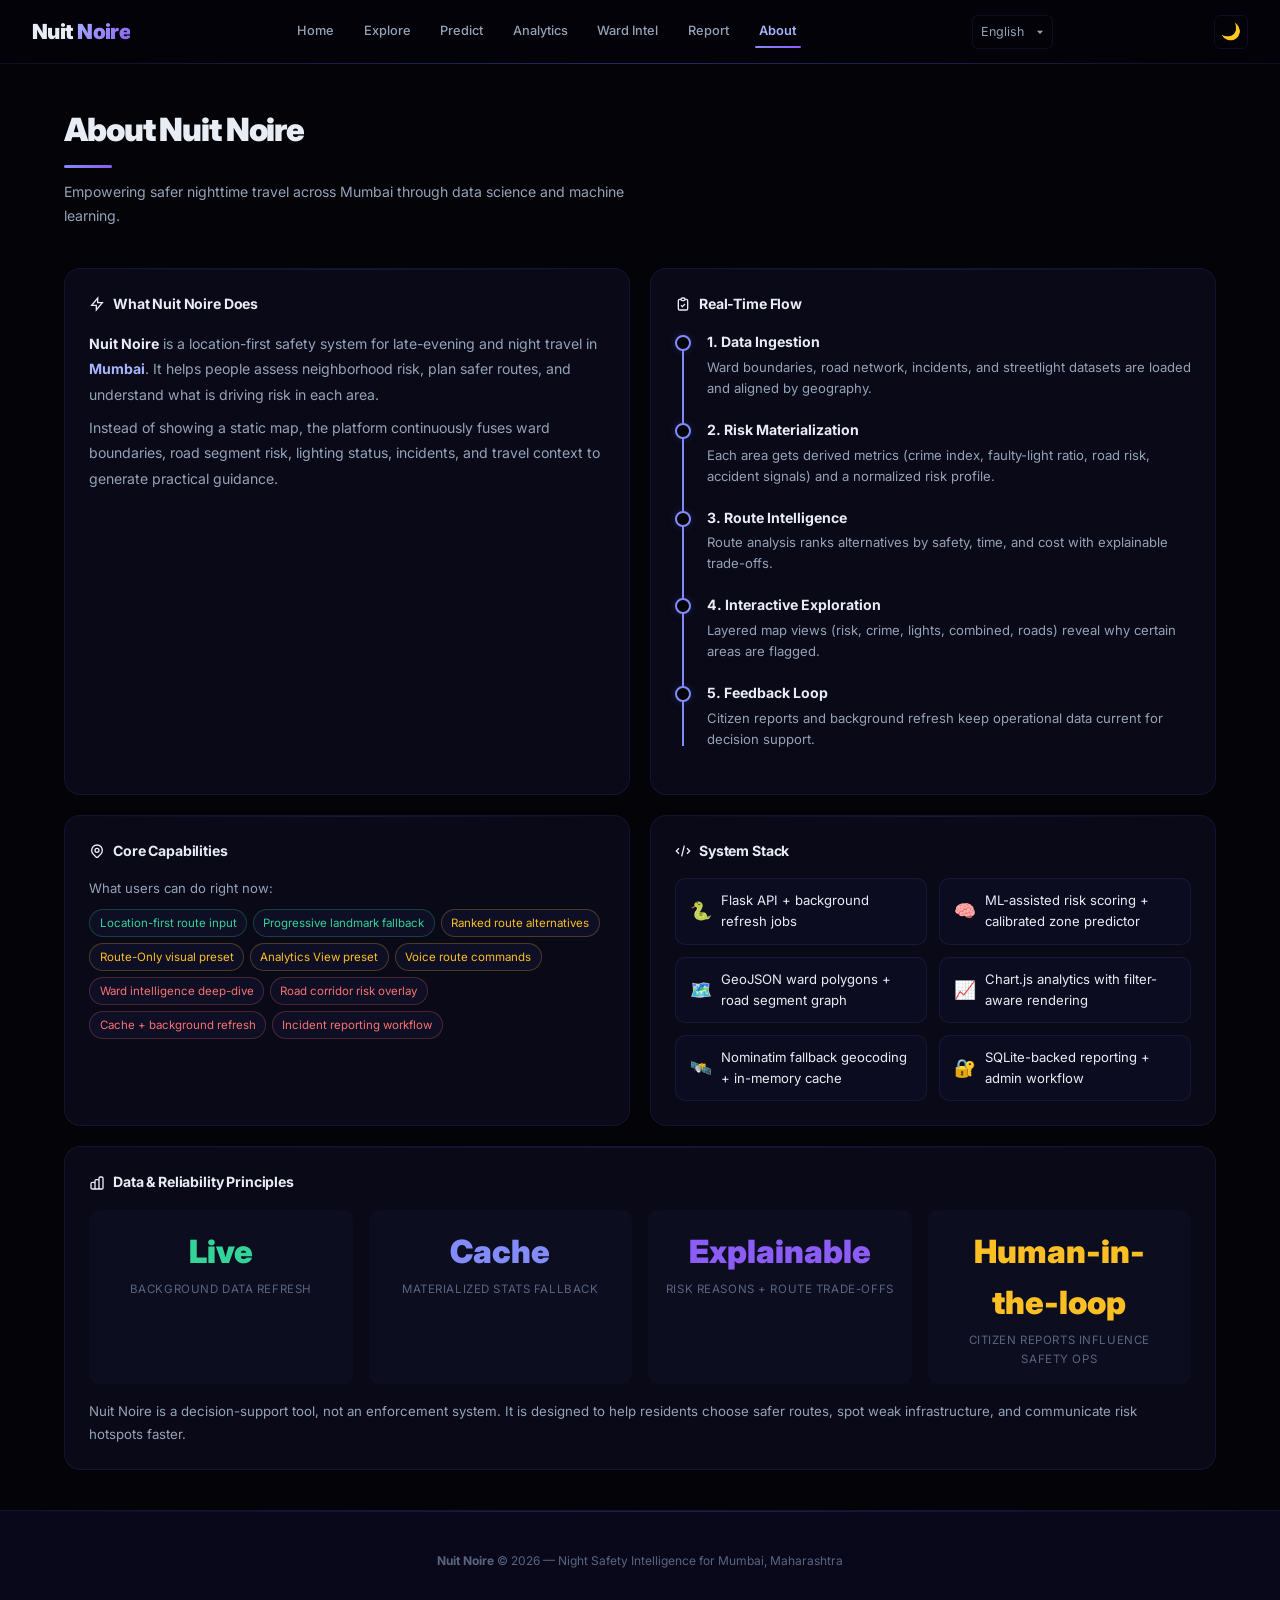
==== commit 39bd1d8f: "feat: implement comprehensive safety platform with ML-driven risk modeling and modular web dashboard" ====
--- a/templates/about.html
+++ b/templates/about.html
@@ -3,6 +3,7 @@
 <head>
   <meta charset="UTF-8">
   <meta name="viewport" content="width=device-width, initial-scale=1.0">
+  <link rel="icon" type="image/svg+xml" href="/static/favicon.svg">
   <title>Nuit Noire — About</title>
   <link rel="stylesheet" href="/static/css/styles.css">
 </head>
--- a/static/css/styles.css
+++ b/static/css/styles.css
@@ -183,36 +183,45 @@
   position: fixed; top: 0; left: 0; right: 0; z-index: 1000;
   display: flex; align-items: center; justify-content: space-between;
   padding: 0 2rem; height: 64px;
-  background: rgba(3, 3, 8, 0.85);
-  backdrop-filter: blur(20px) saturate(1.2);
+  background: rgba(3, 3, 8, 0.88);
+  backdrop-filter: blur(24px) saturate(1.3);
   border-bottom: 1px solid var(--border);
   transition: all var(--transition);
 }
+.navbar::after {
+  content: ''; position: absolute; bottom: -1px; left: 0; right: 0; height: 1px;
+  background: linear-gradient(90deg, transparent, var(--accent-dim), transparent);
+  opacity: 0.3;
+}
 .navbar.scrolled {
-  background: rgba(3, 3, 8, 0.95);
-  box-shadow: 0 4px 30px rgba(0, 0, 0, 0.3);
+  background: rgba(3, 3, 8, 0.96);
+  box-shadow: 0 4px 30px rgba(0, 0, 0, 0.3), 0 1px 0 rgba(99,102,241,0.1);
 }
 .navbar-brand {
-  font-size: 1.3rem; font-weight: 800; color: var(--text);
+  font-size: 1.3rem; font-weight: 900; color: var(--text);
   letter-spacing: -0.03em; display: flex; align-items: center; gap: 0.3rem;
 }
 .navbar-brand span { 
-  color: var(--accent);
-}
-
-.nav-links { display: flex; gap: 0.1rem; list-style: none; }
+  background: linear-gradient(135deg, var(--accent-bright), var(--violet));
+  -webkit-background-clip: text; -webkit-text-fill-color: transparent;
+  background-clip: text;
+}
+
+.nav-links { display: flex; gap: 0.15rem; list-style: none; }
 .nav-links a {
-  display: block; padding: 0.5rem 0.9rem; color: var(--text-muted);
-  font-size: 0.82rem; font-weight: 500; border-radius: var(--radius-sm);
+  display: block; padding: 0.5rem 0.85rem; color: var(--text-muted);
+  font-size: 0.8rem; font-weight: 500; border-radius: var(--radius-xs);
   transition: all var(--transition); position: relative;
 }
 .nav-links a::after {
-  content: ''; position: absolute; bottom: 4px; left: 50%; width: 0; height: 2px;
-  background: var(--accent);
+  content: ''; position: absolute; bottom: 2px; left: 50%; width: 0; height: 2px;
+  background: linear-gradient(90deg, var(--accent), var(--violet));
   border-radius: 1px; transition: all 0.3s var(--ease); transform: translateX(-50%);
 }
-.nav-links a:hover, .nav-links a.active { color: var(--text); }
-.nav-links a.active::after, .nav-links a:hover::after { width: calc(100% - 1.8rem); }
+.nav-links a:hover { color: var(--text); background: rgba(99,102,241,0.04); }
+.nav-links a.active { color: var(--accent-bright); font-weight: 600; }
+.nav-links a.active::after { width: calc(100% - 1.2rem); }
+.nav-links a:hover::after { width: calc(100% - 1.4rem); }
 
 .hamburger {
   display: none; flex-direction: column; gap: 5px;
@@ -233,10 +242,15 @@
 
 .section-header { margin-bottom: 2.5rem; }
 .section-header h1 {
-  font-size: clamp(1.5rem, 3vw, 2rem); font-weight: 800; letter-spacing: -0.03em;
-  color: var(--text);
-}
-.section-header p { color: var(--text-muted); margin-top: 0.5rem; max-width: 600px; font-size: 0.92rem; }
+  font-size: clamp(1.5rem, 3vw, 2rem); font-weight: 900; letter-spacing: -0.035em;
+  color: var(--text); position: relative; display: inline-block;
+}
+.section-header h1::after {
+  content: ''; display: block; width: 48px; height: 3px; margin-top: 0.6rem;
+  background: linear-gradient(90deg, var(--accent), var(--violet));
+  border-radius: 2px;
+}
+.section-header p { color: var(--text-muted); margin-top: 0.75rem; max-width: 600px; font-size: 0.88rem; line-height: 1.7; }
 
 /* ── Cards ─────────────────────────────────────────────────────────────── */
 
@@ -247,25 +261,27 @@
   border-radius: var(--radius);
   padding: 1.5rem;
   backdrop-filter: blur(12px);
-  transition: all var(--transition);
+  transition: all 0.25s var(--ease);
   overflow: hidden;
 }
 .card::before {
   content: ''; position: absolute; top: 0; left: 0; right: 0; height: 1px;
-  background: var(--border-hover);
-  opacity: 0; transition: opacity var(--transition);
+  background: linear-gradient(90deg, transparent, var(--border-hover), transparent);
+  opacity: 0.5;
 }
 .card:hover {
   border-color: var(--border-hover);
   background: var(--bg-card-hover);
-  transform: translateY(-2px);
+  transform: translateY(-1px);
   box-shadow: 0 8px 32px rgba(99, 102, 241, 0.06);
 }
 .card:hover::before { opacity: 1; }
 
 .card-title {
-  font-size: 0.92rem; font-weight: 700; margin-bottom: 1rem;
+  font-size: 0.88rem; font-weight: 700; margin-bottom: 1rem;
   display: flex; align-items: center; gap: 0.5rem;
+  color: var(--text);
+  letter-spacing: -0.01em;
 }
 
 /* ── Buttons ───────────────────────────────────────────────────────────── */
@@ -285,23 +301,24 @@
 .btn:hover::after { opacity: 1; }
 
 .btn-primary {
-  background: var(--accent-dim);
+  background: linear-gradient(135deg, var(--accent-dim), var(--violet));
   color: #fff;
   box-shadow: 0 2px 12px var(--accent-glow);
 }
 .btn-primary:hover {
-  box-shadow: 0 4px 24px var(--accent-glow);
+  box-shadow: 0 6px 28px var(--accent-glow);
   transform: translateY(-1px);
+  filter: brightness(1.08);
 }
 
 .btn-outline {
   background: transparent; color: var(--accent);
-  border: 1px solid rgba(99,102,241,0.3);
-}
-.btn-outline:hover { background: rgba(99,102,241,0.08); border-color: var(--accent); }
+  border: 1px solid rgba(99,102,241,0.25);
+}
+.btn-outline:hover { background: rgba(99,102,241,0.06); border-color: var(--accent); }
 
 .btn-ghost { background: transparent; color: var(--text-muted); padding: 0.4rem 0.7rem; }
-.btn-ghost:hover { color: var(--text); background: rgba(255,255,255,0.03); }
+.btn-ghost:hover { color: var(--text); background: rgba(99,102,241,0.04); }
 
 .btn-sm { padding: 0.4rem 0.8rem; font-size: 0.78rem; }
 .btn-block { width: 100%; }
@@ -475,16 +492,18 @@
 
 .hero h1 {
   font-size: clamp(2rem, 5vw, 3.5rem); font-weight: 900;
-  letter-spacing: -0.04em; line-height: 1.1; max-width: 750px; margin-bottom: 1.25rem;
+  letter-spacing: -0.04em; line-height: 1.08; max-width: 750px; margin-bottom: 1.25rem;
 }
 .hero h1 .accent-text {
-  color: var(--accent-bright);
+  background: linear-gradient(135deg, var(--accent-bright), var(--violet), var(--accent));
+  -webkit-background-clip: text; -webkit-text-fill-color: transparent;
+  background-clip: text;
 }
 .hero .subtitle {
-  color: var(--text-muted); font-size: 1.05rem; max-width: 480px; margin: 0 auto 2.5rem;
-  line-height: 1.7;
-}
-.hero-actions { display: flex; gap: 0.75rem; flex-wrap: wrap; justify-content: center; }
+  color: var(--text-muted); font-size: 1.02rem; max-width: 500px; margin: 0 auto 2.5rem;
+  line-height: 1.75;
+}
+.hero-actions { display: flex; gap: 0.6rem; flex-wrap: wrap; justify-content: center; }
 
 /* ── Features Section ──────────────────────────────────────────────────── */
 
@@ -1295,9 +1314,18 @@
 /* ── Footer ────────────────────────────────────────────────────────────── */
 
 .footer {
-  padding: 2rem; text-align: center; font-size: 0.75rem;
-  color: var(--text-dim); border-top: 1px solid var(--border);
+  padding: 2.5rem 2rem 2rem;
+  text-align: center;
+  font-size: 0.75rem;
+  color: var(--text-dim);
+  border-top: 1px solid var(--border);
   background: var(--bg-secondary);
+  position: relative;
+}
+.footer::before {
+  content: ''; position: absolute; top: 0; left: 0; right: 0; height: 1px;
+  background: linear-gradient(90deg, transparent, var(--accent-dim), transparent);
+  opacity: 0.25;
 }
 .footer a { color: var(--accent); }
 
